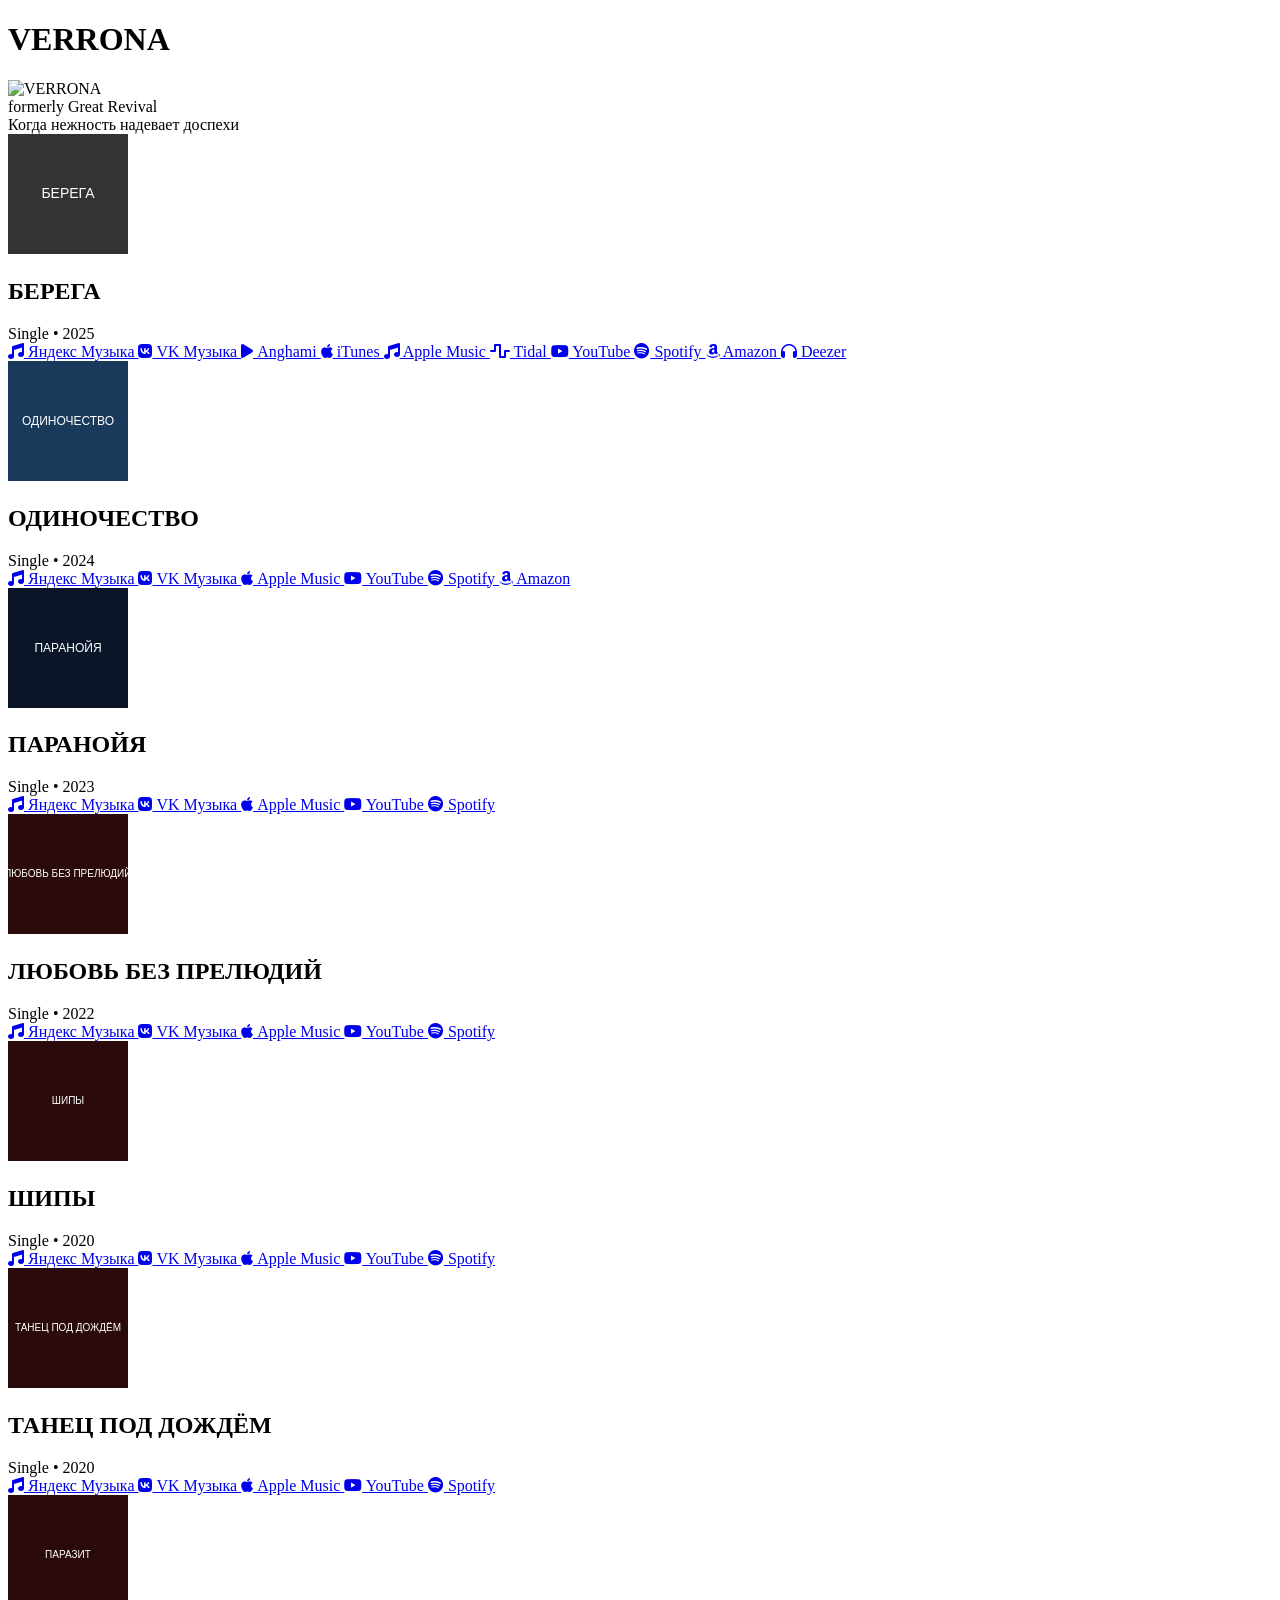
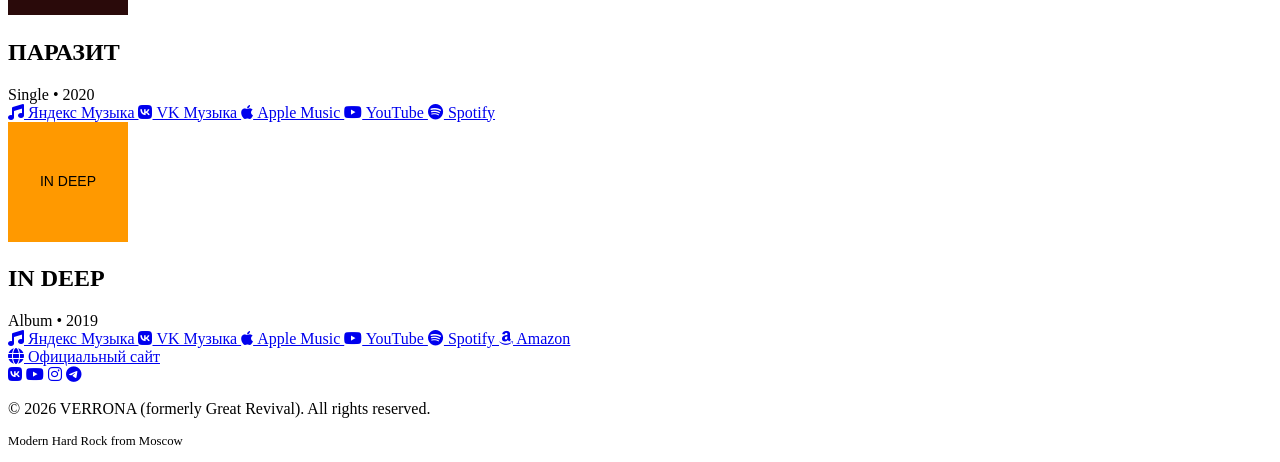
==== index.html @ 265f0992 "Add files via upload" ====
<!DOCTYPE html>
<html lang="ru">

<head>
    <meta charset="UTF-8">
    <meta name="viewport" content="width=device-width, initial-scale=1.0, maximum-scale=1.0, user-scalable=no">
    <meta name="robots" content="index, follow, max-image-preview:large">
    <meta name="description" content="Verrona — рок-группа из Москвы. Слушайте альбомы: In Deep, Берега, Любовь без прелюдий, Паранойя. Женский вокал, мощные гитары, современное звучание.">
    <meta name="keywords" content="Verrona, Веррона, рок-группа Москва, женский вокал, мощные гитары, современное звучание, альбомы, концерты">
    <meta name="author" content="Verrona">
    <title>VERRONA | Official Links</title>
    <link rel="canonical" href="https://verronamusic.github.io">
    <link rel="alternate" hreflang="ru" href="https://verronamusic.github.io">
    <link rel="alternate" hreflang="x-default" href="https://verronamusic.github.io">
    <meta property="og:title" content="VERRONA — Рок-группа из Москвы">
    <meta property="og:description" content="Verrona — рок-группа из Москвы. Слушайте альбомы: In Deep, Берега, Любовь без прелюдий, Паранойя. Женский вокал, мощные гитары, современное звучание.">
    <meta property="og:type" content="website">
    <meta property="og:url" content="https://verronamusic.github.io">
    <meta property="og:image" content="https://verronamusic.github.io/img/social_cover.webp">
    <meta property="og:locale" content="ru_RU">
    <meta name="twitter:card" content="summary_large_image">
    <meta name="twitter:title" content="VERRONA — Рок-группа из Москвы">
    <meta name="twitter:description" content="Verrona — рок-группа из Москвы. Слушайте альбомы: In Deep, Берега, Любовь без прелюдий, Паранойя. Женский вокал, мощные гитары, современное звучание.">
    <meta name="twitter:image" content="https://verronamusic.github.io/img/social_cover.webp">
    <link rel="preconnect" href="https://fonts.googleapis.com">
    <link rel="preconnect" href="https://fonts.gstatic.com" crossorigin>
    <link href="https://fonts.googleapis.com/css2?family=Oswald:wght@400;600;700&family=Roboto:wght@300;400;700&display=swap" rel="stylesheet">
    <link rel="stylesheet" href="https://cdnjs.cloudflare.com/ajax/libs/font-awesome/6.4.0/css/all.min.css">
    <script type="application/ld+json">
        {
            "@context": "https://schema.org",
            "@type": "MusicGroup",

            "name": "Verrona",
            "url": "https://verronamusic.github.io",

            "foundingDate": "2017",

            "knowsAbout": [
                "Metal",
                "Rock",
                "Alternative"
            ],

            "member": [

                {
                    "@type": "Person",
                    "name": "Вероника Нагайцева"
                },

                {
                    "@type": "Person",
                    "name": "Александр Древель"
                },

                {
                    "@type": "Person",
                    "name": "Евгений Сомов"
                }

            ],

            "album": [

                {
                    "@type": "MusicAlbum",
                    "name": "In Deep",
                    "datePublished": "2019",
                    "image": {
                        "@type": "ImageObject",
                        "url": "https://verronamusic.github.io/img/in_deep.webp"

                    },

                    "numTracks": 10,

                    "genre": [
                        "Rock",
                        "Metal",
                        "Alternative"
                    ],
                    "byArtist": {
                        "@type": "MusicGroup",
                        "name": "Great Revival"
                    },

                    "track": [{
                            "@type": "MusicRecording",
                            "position": 1,
                            "name": "In Blind",
                            "duration": "PT4M31S",
                            "isrcCode": "DEUA31900254"
                        },
                        {
                            "@type": "MusicRecording",
                            "position": 2,
                            "name": "Parasite",
                            "duration": "PT4M23S",
                            "isrcCode": "DEUA31900255"
                        },
                        {
                            "@type": "MusicRecording",
                            "position": 3,
                            "name": "Berlin",
                            "duration": "PT4M7S",
                            "isrcCode": "DEUA31900256"
                        },
                        {
                            "@type": "MusicRecording",
                            "position": 4,
                            "name": "Looking For You",
                            "duration": "PT3M31S",
                            "isrcCode": "DEUA31900257"
                        },
                        {
                            "@type": "MusicRecording",
                            "position": 5,
                            "name": "Because Of Me",
                            "duration": "PT4M34S",
                            "isrcCode": "DEUA31900258"
                        },
                        {
                            "@type": "MusicRecording",
                            "position": 6,
                            "name": "Beautiful",
                            "duration": "PT3M51S",
                            "isrcCode": "DEUA31900259"
                        },
                        {
                            "@type": "MusicRecording",
                            "position": 7,
                            "name": "Keep The Faith",
                            "duration": "PT2M56S",
                            "isrcCode": "DEUA31900260"
                        },
                        {
                            "@type": "MusicRecording",
                            "position": 8,
                            "name": "In Deep",
                            "duration": "PT3M54S",
                            "isrcCode": "DEUA31900261"
                        },
                        {
                            "@type": "MusicRecording",
                            "position": 9,
                            "name": "Time",
                            "duration": "PT4M10S",
                            "isrcCode": "DEUA31900262"
                        },
                        {
                            "@type": "MusicRecording",
                            "position": 10,
                            "name": "Stronger",
                            "duration": "PT4M41S",
                            "isrcCode": "DEUA31900263"
                        }
                    ],

                    "sameAs": [
                        "https://music.yandex.ru/album/8644806",
                        "https://vk.com/music/album/-2000364182_5364182_98790bb657b7988d27",
                        "https://music.apple.com/us/album/in-deep/1478871938",
                        "https://www.youtube.com/playlist?list=OLAK5uy_kdMpTI-XTgnSuBNPhRC2HSesHBObjsBcE",
                        "https://open.spotify.com/album/0Ru4EEttbrjYVi6ZOFPHfv",
                        "https://music.amazon.com/albums/B07X8XC6SB"
                    ]
                },

                {
                    "@type": "MusicAlbum",
                    "name": "Паразит",
                    "datePublished": "2020",
                    "image": {
                        "@type": "ImageObject",
                        "url": "https://verronamusic.github.io/img/parasite.webp"

                    },

                    "numTracks": 1,

                    "genre": [
                        "Rock",
                        "Metal",
                        "Alternative"
                    ],
                    "byArtist": {
                        "@type": "MusicGroup",
                        "name": "Great Revival"
                    },

                    "track": [{
                        "@type": "MusicRecording",
                        "position": 1,
                        "name": "Parasite",
                        "duration": "PT3M34S"

                    }],

                    "sameAs": [
                        "https://music.yandex.ru/album/10565634",
                        "https://vk.com/music/album/-2000981070_7981070_5feac075adde68511c",
                        "https://music.apple.com/us/album/паразит-single/1521935700",
                        "https://www.youtube.com/watch?v=nP2viWbtZgw&list=RDnP2viWbtZgw&start_radio=1",
                        "https://open.spotify.com/album/17AAMJ8fEtrImb9BpIjeMS"
                    ]
                },

                {
                    "@type": "MusicAlbum",
                    "name": "Танец под дождём",
                    "datePublished": "2020",
                    "image": {
                        "@type": "ImageObject",
                        "url": "https://verronamusic.github.io/img/tanez.webp"

                    },

                    "numTracks": 1,

                    "genre": [
                        "Rock",
                        "Alternative"
                    ],
                    "byArtist": {
                        "@type": "MusicGroup",
                        "name": "Great Revival"
                    },

                    "track": [{
                        "@type": "MusicRecording",
                        "position": 1,
                        "name": "Танец под дождём",
                        "duration": "PT3M40S"
                    }],

                    "sameAs": [
                        "https://music.yandex.ru/album/11583635",
                        "https://vk.com/music/album/-2000222791_8222791_c8fc6475554f7d4ba4",
                        "https://music.apple.com/us/album/танец-под-дождём-single/1525197291",
                        "https://www.youtube.com/watch?v=M-sOfhyTvOM&list=RDM-sOfhyTvOM&start_radio=1",
                        "https://open.spotify.com/album/6xeomcOFpnOeOLR16VaMRF"
                    ]
                },

                {
                    "@type": "MusicAlbum",
                    "name": "Шипы",
                    "datePublished": "2020",
                    "image": {
                        "@type": "ImageObject",
                        "url": "https://verronamusic.github.io/img/shipy.webp"

                    },

                    "numTracks": 1,

                    "genre": [
                        "Rock",
                        "Metal",
                        "Alternative"
                    ],
                    "byArtist": {
                        "@type": "MusicGroup",
                        "name": "Great Revival"
                    },

                    "track": [{
                        "@type": "MusicRecording",
                        "position": 1,
                        "name": "Шипы",
                        "duration": "PT3M37S"
                    }],

                    "sameAs": [
                        "https://music.yandex.ru/album/12656053",
                        "https://vk.com/music/album/-2000281266_9281266_487998c0116a116c2a",
                        "https://music.apple.com/us/album/шипы-single/1538475339",
                        "https://www.youtube.com/watch?v=VANVOhlwIfw&list=RDVANVOhlwIfw&start_radio=1",
                        "https://open.spotify.com/album/5P2PhHfVzSSolDQ1AN1XrD"
                    ]
                },

                {
                    "@type": "MusicAlbum",
                    "name": "Любовь без прелюдий",
                    "datePublished": "2022",
                    "image": {
                        "@type": "ImageObject",
                        "url": "https://verronamusic.github.io/img/lubov_bez_preludiy.webp"

                    },

                    "numTracks": 1,

                    "genre": [
                        "Rock",
                        "Metal",
                        "Alternative"
                    ],
                    "byArtist": {
                        "@type": "MusicGroup",
                        "name": "Great Revival"
                    },

                    "track": [{
                        "@type": "MusicRecording",
                        "position": 1,
                        "name": "Любовь без прелюдий",
                        "duration": "PT3M43S"
                    }],

                    "sameAs": [
                        "https://music.yandex.ru/album/23888789",
                        "https://vk.com/music/album/-2000614362_16614362_8b6888f1e2f7a54786",
                        "https://music.apple.com/ru/album/любовь-без-прелюдий-single/1652404010",
                        "https://music.youtube.com/playlist?list=OLAK5uy_mqXPPD4W-5L-OROmSEtViQJYiXeTf8m6c",
                        "https://open.spotify.com/album/5d36qCWlGeGpj1LYgj0KbA"
                    ]
                },
                {
                    "@type": "MusicAlbum",
                    "name": "Паранойя",
                    "datePublished": "2023",
                    "image": {
                        "@type": "ImageObject",
                        "url": "https://verronamusic.github.io/img/paranoya.webp"

                    },

                    "numTracks": 1,

                    "genre": [
                        "Rock",
                        "Metal",
                        "Alternative"
                    ],
                    "byArtist": {
                        "@type": "MusicGroup",
                        "name": "Great Revival"
                    },

                    "track": [{
                        "@type": "MusicRecording",
                        "position": 1,
                        "name": "Паранойя",
                        "duration": "PT3M31S"
                    }],

                    "sameAs": [
                        "https://music.yandex.ru/album/25053905",
                        "https://vk.com/music/album/-2000446923_17446923_28c2962d504e9f9477",
                        "https://music.apple.com/us/album/паранойя-single/1681223843",
                        "https://www.youtube.com/watch?v=-ZHNSKj-hqs&list=RD-ZHNSKj-hqs&start_radio=1",
                        "https://open.spotify.com/album/0NYPJKRrfW8c1LftnPf2LF"
                    ]
                },
                {
                    "@type": "MusicAlbum",
                    "name": "Одиночество",
                    "datePublished": "2024",
                    "image": {
                        "@type": "ImageObject",
                        "url": "https://verronamusic.github.io/img/odinochestvo.webp"

                    },

                    "numTracks": 1,

                    "genre": [
                        "Rock",
                        "Metal",
                        "Alternative"
                    ],
                    "byArtist": {
                        "@type": "MusicGroup",
                        "name": "Great Revival"
                    },

                    "track": [{
                        "@type": "MusicRecording",
                        "position": 1,
                        "name": "Одиночество",
                        "duration": "PT3M35S"
                    }],

                    "sameAs": [
                        "https://music.yandex.ru/album/31198247",
                        "https://vk.com/music/album/-2000824137_20824137_e31accb2f2a13795dd",
                        "https://music.apple.com/us/album/одиночество-single/1746063606",
                        "https://www.youtube.com/watch?v=TRPHKf3_Tao&list=RDTRPHKf3_Tao&start_radio=1",
                        "https://open.spotify.com/album/6s6aBRzeSXYHiftH87k0Ty",
                        "https://music.amazon.com/albums/B0D6F2PRVB"
                    ]
                },
                {
                    "@type": "MusicAlbum",
                    "name": "Берега",
                    "datePublished": "2025",
                    "image": {
                        "@type": "ImageObject",
                        "url": "https://verronamusic.github.io/img/berega.webp"

                    },

                    "numTracks": 2,

                    "genre": [
                        "Rock",
                        "Metal",
                        "Alternative"
                    ],
                    "byArtist": {
                        "@type": "MusicGroup",
                        "name": "Great Revival"
                    },

                    "track": [{
                            "@type": "MusicRecording",
                            "position": 1,
                            "name": "Не нужна",
                            "duration": "PT4M35S",
                            "isrcCode": "QZTPX2514225"
                        },
                        {
                            "@type": "MusicRecording",
                            "position": 2,
                            "name": "Берега",
                            "duration": "PT4M23S",
                            "isrcCode": "QZTPX2514226"
                        }
                    ],

                    "sameAs": [
                        "https://music.yandex.ru/album/38226128",
                        "https://vk.com/music/album/-2000257037_25257037_283964561c7bb2bd97",
                        "https://play.anghami.com/album/1074680193?refer=featurefm",
                        "https://geo.music.apple.com/us/album/берега-single/1839879702?app=itunes&ls=1",
                        "https://www.tidal.com/album/460632453",
                        "https://www.youtube.com/playlist?list=OLAK5uy_kkV9nwVNROqfF_PNoMu4TwySFhhuvf4r8",
                        "https://open.spotify.com/album/14FLzF10nOQtJjYL62bnw5",
                        "https://music.amazon.com/albums/B0FR4W4Z26?ref=dm_ff_amazonmusic_3p",
                        "https://www.deezer.com/album/821583041"
                    ]
                }




            ],

            "description": "Verrona — честный modern hard rock из сердца Москвы.",

            "foundingLocation": {
                "@type": "Place",
                "name": "Moscow, Russia"
            },

            "logo": {
                "@type": "ImageObject",
                "url": "https://verronamusic.github.io/img/logo.png"
            },

            "image": {
                "@type": "ImageObject",
                "url": "https://verronamusic.github.io/img/social_cover.webp",
                "width": 1200,
                "height": 630
            },

            "genre": [
                "Rock",
                "Metal",
                "Alternative"
            ],

            "mainEntityOfPage": "https://verronamusic.github.io/",

            "sameAs": [
                "https://vk.com/artist/1125941773546352592",
                "https://www.youtube.com/@verronamusic",
                "https://music.yandex.ru/artist/4239261",
                "https://open.spotify.com/artist/1h6qh7RYEoN9R3uheAf0XN?si=jtu0jki2Sz66ht8Evk626A",
                "https://music.apple.com/au/artist/great-revival/314202456",
                "https://music.amazon.com/artists/B0028GSX6M/great-revival"
            ]

        }

    </script>
    <link href="css/style.css" rel="stylesheet">
    <link rel="icon" href="img/favicon_light.png" media="(prefers-color-scheme: light)">
    <link rel="icon" href="img/favicon_dark.png" media="(prefers-color-scheme: dark)">

</head>

<body>
    <div class="bg-animation"></div>

    <div class="container">
        <header class="header">
            <h1>VERRONA</h1>
            <img src="img/logo.png" alt="VERRONA" class="band-name">
            <div class="former-name">formerly Great Revival</div>
            <div class="tagline">Когда нежность надевает доспехи</div>
        </header>

        <div class="releases">
            <!-- БЕРЕГА -->
            <div class="release-card">
                <div class="release-header">
                    <img src="img/berega.webp" alt="БЕРЕГА" class="release-cover" onerror="this.src='data:image/svg+xml,%3Csvg xmlns=%22http://www.w3.org/2000/svg%22 width=%22120%22 height=%22120%22%3E%3Crect fill=%22%23333%22 width=%22120%22 height=%22120%22/%3E%3Ctext fill=%22%23fff%22 font-family=%22Arial%22 font-size=%2214%22 x=%2250%%22 y=%2250%%22 text-anchor=%22middle%22 dy=%22.3em%22%3EБЕРЕГА%3C/text%3E%3C/svg%3E'">
                    <div class="release-info">
                        <h2 class="release-title">БЕРЕГА</h2>
                        <div class="release-type">Single • 2025</div>
                    </div>
                </div>
                <div class="platform-links">
                    <a href="https://music.yandex.ru/album/38226128" target="_blank" class="platform-link yandex">
                        <i class="fas fa-music"></i> Яндекс Музыка
                    </a>
                    <a href="https://vk.com/music/album/-2000257037_25257037_283964561c7bb2bd97" target="_blank" class="platform-link vk">
                        <i class="fab fa-vk"></i> VK Музыка
                    </a>
                    <a href="https://play.anghami.com/album/1074680193?refer=featurefm" target="_blank" class="platform-link anghami">
                        <i class="fas fa-play"></i> Anghami
                    </a>
                    <a href="https://geo.music.apple.com/us/album/берега-single/1839879702?app=itunes&ls=1" target="_blank" class="platform-link apple">
                        <i class="fab fa-apple"></i> iTunes
                    </a>
                    <a href="https://geo.music.apple.com/us/album/берега-single/1839879702?app=music&ls=1" target="_blank" class="platform-link apple">
                        <i class="fas fa-music"></i> Apple Music
                    </a>
                    <a href="http://www.tidal.com/album/460632453" target="_blank" class="platform-link tidal">
                        <i class="fas fa-wave-square"></i> Tidal
                    </a>
                    <a href="https://www.youtube.com/playlist?list=OLAK5uy_kkV9nwVNROqfF_PNoMu4TwySFhhuvf4r8" target="_blank" class="platform-link youtube">
                        <i class="fab fa-youtube"></i> YouTube
                    </a>
                    <a href="https://open.spotify.com/album/14FLzF10nOQtJjYL62bnw5" target="_blank" class="platform-link spotify">
                        <i class="fab fa-spotify"></i> Spotify
                    </a>
                    <a href="https://music.amazon.com/albums/B0FR4W4Z26?ref=dm_ff_amazonmusic_3p" target="_blank" class="platform-link amazon">
                        <i class="fab fa-amazon"></i> Amazon
                    </a>
                    <a href="https://www.deezer.com/album/821583041" target="_blank" class="platform-link deezer">
                        <i class="fas fa-headphones"></i> Deezer
                    </a>
                </div>
            </div>

            <!-- ОДИНОЧЕСТВО -->
            <div class="release-card">
                <div class="release-header">
                    <img src="img/odinochestvo.webp" alt="ОДИНОЧЕСТВО" class="release-cover" onerror="this.src='data:image/svg+xml,%3Csvg xmlns=%22http://www.w3.org/2000/svg%22 width=%22120%22 height=%22120%22%3E%3Crect fill=%22%231a3a5c%22 width=%22120%22 height=%22120%22/%3E%3Ctext fill=%22%23fff%22 font-family=%22Arial%22 font-size=%2212%22 x=%2250%%22 y=%2250%%22 text-anchor=%22middle%22 dy=%22.3em%22%3EОДИНОЧЕСТВО%3C/text%3E%3C/svg%3E'">
                    <div class="release-info">
                        <h2 class="release-title">ОДИНОЧЕСТВО</h2>
                        <div class="release-type">Single • 2024</div>
                    </div>
                </div>
                <div class="platform-links">
                    <a href="https://music.yandex.ru/album/31198247" target="_blank" class="platform-link yandex">
                        <i class="fas fa-music"></i> Яндекс Музыка
                    </a>
                    <a href="https://vk.com/music/album/-2000824137_20824137_e31accb2f2a13795dd" target="_blank" class="platform-link vk">
                        <i class="fab fa-vk"></i> VK Музыка
                    </a>
                    <a href="https://music.apple.com/us/album/одиночество-single/1746063606" target="_blank" class="platform-link apple">
                        <i class="fab fa-apple"></i> Apple Music
                    </a>
                    <a href="https://www.youtube.com/watch?v=TRPHKf3_Tao&list=RDTRPHKf3_Tao&start_radio=1" target="_blank" class="platform-link youtube">
                        <i class="fab fa-youtube"></i> YouTube
                    </a>
                    <a href="https://open.spotify.com/album/6s6aBRzeSXYHiftH87k0Ty" target="_blank" class="platform-link spotify">
                        <i class="fab fa-spotify"></i> Spotify
                    </a>
                    <a href="https://music.amazon.com/albums/B0D6F2PRVB" target="_blank" class="platform-link amazon">
                        <i class="fab fa-amazon"></i> Amazon
                    </a>
                </div>
            </div>

            <!-- ПАРАНОЙЯ -->
            <div class="release-card">
                <div class="release-header">
                    <img src="img/paranoya.webp" alt="ПАРАНОЙЯ" class="release-cover" onerror="this.src='data:image/svg+xml,%3Csvg xmlns=%22http://www.w3.org/2000/svg%22 width=%22120%22 height=%22120%22%3E%3Crect fill=%22%230a1628%22 width=%22120%22 height=%22120%22/%3E%3Ctext fill=%22%23fff%22 font-family=%22Arial%22 font-size=%2212%22 x=%2250%%22 y=%2250%%22 text-anchor=%22middle%22 dy=%22.3em%22%3EПАРАНОЙЯ%3C/text%3E%3C/svg%3E'">
                    <div class="release-info">
                        <h2 class="release-title">ПАРАНОЙЯ</h2>
                        <div class="release-type">Single • 2023</div>
                    </div>
                </div>
                <div class="platform-links">
                    <a href="https://music.yandex.ru/album/25053905" target="_blank" class="platform-link yandex">
                        <i class="fas fa-music"></i> Яндекс Музыка
                    </a>
                    <a href="https://vk.com/music/album/-2000446923_17446923_28c2962d504e9f9477" target="_blank" class="platform-link vk">
                        <i class="fab fa-vk"></i> VK Музыка
                    </a>
                    <a href="https://music.apple.com/us/album/паранойя-single/1681223843" target="_blank" class="platform-link apple">
                        <i class="fab fa-apple"></i> Apple Music
                    </a>
                    <a href="https://www.youtube.com/watch?v=-ZHNSKj-hqs&list=RD-ZHNSKj-hqs&start_radio=1" target="_blank" class="platform-link youtube">
                        <i class="fab fa-youtube"></i> YouTube
                    </a>
                    <a href="https://open.spotify.com/album/0NYPJKRrfW8c1LftnPf2LF" target="_blank" class="platform-link spotify">
                        <i class="fab fa-spotify"></i> Spotify
                    </a>
                </div>
            </div>

            <!-- ЛЮБОВЬ БЕЗ ПРЕЛЮДИЙ -->
            <div class="release-card">
                <div class="release-header">
                    <img src="img/lubov_bez_preludiy.webp" alt="ЛЮБОВЬ БЕЗ ПРЕЛЮДИЙ" class="release-cover" onerror="this.src='data:image/svg+xml,%3Csvg xmlns=%22http://www.w3.org/2000/svg%22 width=%22120%22 height=%22120%22%3E%3Crect fill=%22%232a0a0a%22 width=%22120%22 height=%22120%22/%3E%3Ctext fill=%22%23fff%22 font-family=%22Arial%22 font-size=%2210%22 x=%2250%%22 y=%2250%%22 text-anchor=%22middle%22 dy=%22.3em%22%3EЛЮБОВЬ БЕЗ ПРЕЛЮДИЙ%3C/text%3E%3C/svg%3E'">
                    <div class="release-info">
                        <h2 class="release-title">ЛЮБОВЬ БЕЗ ПРЕЛЮДИЙ</h2>
                        <div class="release-type">Single • 2022</div>
                    </div>
                </div>
                <div class="platform-links">
                    <a href="https://music.yandex.ru/album/23888789" target="_blank" class="platform-link yandex">
                        <i class="fas fa-music"></i> Яндекс Музыка
                    </a>
                    <a href="https://vk.com/music/album/-2000614362_16614362_8b6888f1e2f7a54786" target="_blank" class="platform-link vk">
                        <i class="fab fa-vk"></i> VK Музыка
                    </a>
                    <a href="https://music.apple.com/ru/album/любовь-без-прелюдий-single/1652404010" target="_blank" class="platform-link apple">
                        <i class="fab fa-apple"></i> Apple Music
                    </a>
                    <a href="https://music.youtube.com/playlist?list=OLAK5uy_mqXPPD4W-5L-OROmSEtViQJYiXeTf8m6c" target="_blank" class="platform-link youtube">
                        <i class="fab fa-youtube"></i> YouTube
                    </a>
                    <a href="https://open.spotify.com/album/5d36qCWlGeGpj1LYgj0KbA" target="_blank" class="platform-link spotify">
                        <i class="fab fa-spotify"></i> Spotify
                    </a>
                </div>
            </div>

            <!-- ШИПЫ -->
            <div class="release-card">
                <div class="release-header">
                    <img src="img/shipy.webp" alt="ШИПЫ" class="release-cover" onerror="this.src='data:image/svg+xml,%3Csvg xmlns=%22http://www.w3.org/2000/svg%22 width=%22120%22 height=%22120%22%3E%3Crect fill=%22%232a0a0a%22 width=%22120%22 height=%22120%22/%3E%3Ctext fill=%22%23fff%22 font-family=%22Arial%22 font-size=%2210%22 x=%2250%%22 y=%2250%%22 text-anchor=%22middle%22 dy=%22.3em%22%3EШИПЫ%3C/text%3E%3C/svg%3E'">
                    <div class="release-info">
                        <h2 class="release-title">ШИПЫ</h2>
                        <div class="release-type">Single • 2020</div>
                    </div>
                </div>
                <div class="platform-links">
                    <a href="https://music.yandex.ru/album/12656053" target="_blank" class="platform-link yandex">
                        <i class="fas fa-music"></i> Яндекс Музыка
                    </a>
                    <a href="https://vk.com/music/album/-2000281266_9281266_487998c0116a116c2a" target="_blank" class="platform-link vk">
                        <i class="fab fa-vk"></i> VK Музыка
                    </a>
                    <a href="https://music.apple.com/us/album/шипы-single/1538475339" target="_blank" class="platform-link apple">
                        <i class="fab fa-apple"></i> Apple Music
                    </a>
                    <a href="https://www.youtube.com/watch?v=VANVOhlwIfw&list=RDVANVOhlwIfw&start_radio=1" target="_blank" class="platform-link youtube">
                        <i class="fab fa-youtube"></i> YouTube
                    </a>
                    <a href="https://open.spotify.com/album/5P2PhHfVzSSolDQ1AN1XrD" target="_blank" class="platform-link spotify">
                        <i class="fab fa-spotify"></i> Spotify
                    </a>
                </div>
            </div>

            <!-- ТАНЕЦ ПОД ДОЖДЁМ -->
            <div class="release-card">
                <div class="release-header">
                    <img src="img/tanez.webp" alt="ТАНЕЦ ПОД ДОЖДЁМ" class="release-cover" onerror="this.src='data:image/svg+xml,%3Csvg xmlns=%22http://www.w3.org/2000/svg%22 width=%22120%22 height=%22120%22%3E%3Crect fill=%22%232a0a0a%22 width=%22120%22 height=%22120%22/%3E%3Ctext fill=%22%23fff%22 font-family=%22Arial%22 font-size=%2210%22 x=%2250%%22 y=%2250%%22 text-anchor=%22middle%22 dy=%22.3em%22%3EТАНЕЦ ПОД ДОЖДЁМ%3C/text%3E%3C/svg%3E'">
                    <div class="release-info">
                        <h2 class="release-title">ТАНЕЦ ПОД ДОЖДЁМ</h2>
                        <div class="release-type">Single • 2020</div>
                    </div>
                </div>
                <div class="platform-links">
                    <a href="https://music.yandex.ru/album/11583635" target="_blank" class="platform-link yandex">
                        <i class="fas fa-music"></i> Яндекс Музыка
                    </a>
                    <a href="https://vk.com/music/album/-2000222791_8222791_c8fc6475554f7d4ba4" target="_blank" class="platform-link vk">
                        <i class="fab fa-vk"></i> VK Музыка
                    </a>
                    <a href="https://music.apple.com/us/album/танец-под-дождём-single/1525197291" target="_blank" class="platform-link apple">
                        <i class="fab fa-apple"></i> Apple Music
                    </a>
                    <a href="https://www.youtube.com/watch?v=M-sOfhyTvOM&list=RDM-sOfhyTvOM&start_radio=1" target="_blank" class="platform-link youtube">
                        <i class="fab fa-youtube"></i> YouTube
                    </a>
                    <a href="https://open.spotify.com/album/6xeomcOFpnOeOLR16VaMRF" target="_blank" class="platform-link spotify">
                        <i class="fab fa-spotify"></i> Spotify
                    </a>
                </div>
            </div>

            <!-- ПАРАЗИТ -->
            <div class="release-card">
                <div class="release-header">
                    <img src="img/parasite.webp" alt="ПАРАЗИТ" class="release-cover" onerror="this.src='data:image/svg+xml,%3Csvg xmlns=%22http://www.w3.org/2000/svg%22 width=%22120%22 height=%22120%22%3E%3Crect fill=%22%232a0a0a%22 width=%22120%22 height=%22120%22/%3E%3Ctext fill=%22%23fff%22 font-family=%22Arial%22 font-size=%2210%22 x=%2250%%22 y=%2250%%22 text-anchor=%22middle%22 dy=%22.3em%22%3EПАРАЗИТ%3C/text%3E%3C/svg%3E'">
                    <div class="release-info">
                        <h2 class="release-title">ПАРАЗИТ</h2>
                        <div class="release-type">Single • 2020</div>
                    </div>
                </div>
                <div class="platform-links">
                    <a href="https://music.yandex.ru/album/10565634" target="_blank" class="platform-link yandex">
                        <i class="fas fa-music"></i> Яндекс Музыка
                    </a>
                    <a href="https://vk.com/music/album/-2000981070_7981070_5feac075adde68511c" target="_blank" class="platform-link vk">
                        <i class="fab fa-vk"></i> VK Музыка
                    </a>
                    <a href="https://music.apple.com/us/album/паразит-single/1521935700" target="_blank" class="platform-link apple">
                        <i class="fab fa-apple"></i> Apple Music
                    </a>
                    <a href="https://www.youtube.com/watch?v=nP2viWbtZgw&list=RDnP2viWbtZgw&start_radio=1" target="_blank" class="platform-link youtube">
                        <i class="fab fa-youtube"></i> YouTube
                    </a>
                    <a href="https://open.spotify.com/album/17AAMJ8fEtrImb9BpIjeMS" target="_blank" class="platform-link spotify">
                        <i class="fab fa-spotify"></i> Spotify
                    </a>
                </div>
            </div>

            <!-- IN DEEP -->
            <div class="release-card">
                <div class="release-header">
                    <img src="img/in_deep.webp" alt="IN DEEP" class="release-cover" onerror="this.src='data:image/svg+xml,%3Csvg xmlns=%22http://www.w3.org/2000/svg%22 width=%22120%22 height=%22120%22%3E%3Crect fill=%22%23ff9900%22 width=%22120%22 height=%22120%22/%3E%3Ctext fill=%22%23000%22 font-family=%22Arial%22 font-size=%2214%22 x=%2250%%22 y=%2250%%22 text-anchor=%22middle%22 dy=%22.3em%22%3EIN DEEP%3C/text%3E%3C/svg%3E'">
                    <div class="release-info">
                        <h2 class="release-title">IN DEEP</h2>
                        <div class="release-type">Album • 2019</div>
                    </div>
                </div>
                <div class="platform-links">
                    <a href="https://music.yandex.ru/album/8644806" target="_blank" class="platform-link yandex">
                        <i class="fas fa-music"></i> Яндекс Музыка
                    </a>
                    <a href="https://vk.com/music/album/-2000364182_5364182_98790bb657b7988d27" target="_blank" class="platform-link vk">
                        <i class="fab fa-vk"></i> VK Музыка
                    </a>
                    <a href="https://music.apple.com/us/album/in-deep/1478871938" target="_blank" class="platform-link apple">
                        <i class="fab fa-apple"></i> Apple Music
                    </a>
                    <a href="https://www.youtube.com/playlist?list=OLAK5uy_kdMpTI-XTgnSuBNPhRC2HSesHBObjsBcE" target="_blank" class="platform-link youtube">
                        <i class="fab fa-youtube"></i> YouTube
                    </a>
                    <a href="https://open.spotify.com/album/0Ru4EEttbrjYVi6ZOFPHfv" target="_blank" class="platform-link spotify">
                        <i class="fab fa-spotify"></i> Spotify
                    </a>
                    <a href="https://music.amazon.com/albums/B07X8XC6SB" target="_blank" class="platform-link amazon">
                        <i class="fab fa-amazon"></i> Amazon
                    </a>
                </div>
            </div>
        </div>

        <footer class="footer">
            <a href="https://verrona.netlify.app" target="_blank" class="official-site-link">
                <i class="fas fa-globe"></i> Официальный сайт
            </a>
            <div class="social-links">
                <a href="https://vk.com/verronamusic" class="social-link"><i class="fab fa-vk"></i></a>
                <a href="https://www.youtube.com/@verronamusic" class="social-link"><i class="fab fa-youtube"></i></a>
                <a href="https://instagram.com/verronamusic" class="social-link"><i class="fab fa-instagram"></i></a>
                <a href="t.me/greatmusic2024" class="social-link"><i class="fab fa-telegram"></i></a>
            </div>
            <p>&copy; 2026 VERRONA (formerly Great Revival). All rights reserved.</p>
            <p style="margin-top: 10px; font-size: 0.8rem;">Modern Hard Rock from Moscow</p>
        </footer>
    </div>
    <script src="js/script.js" defer></script>
</body>

</html>
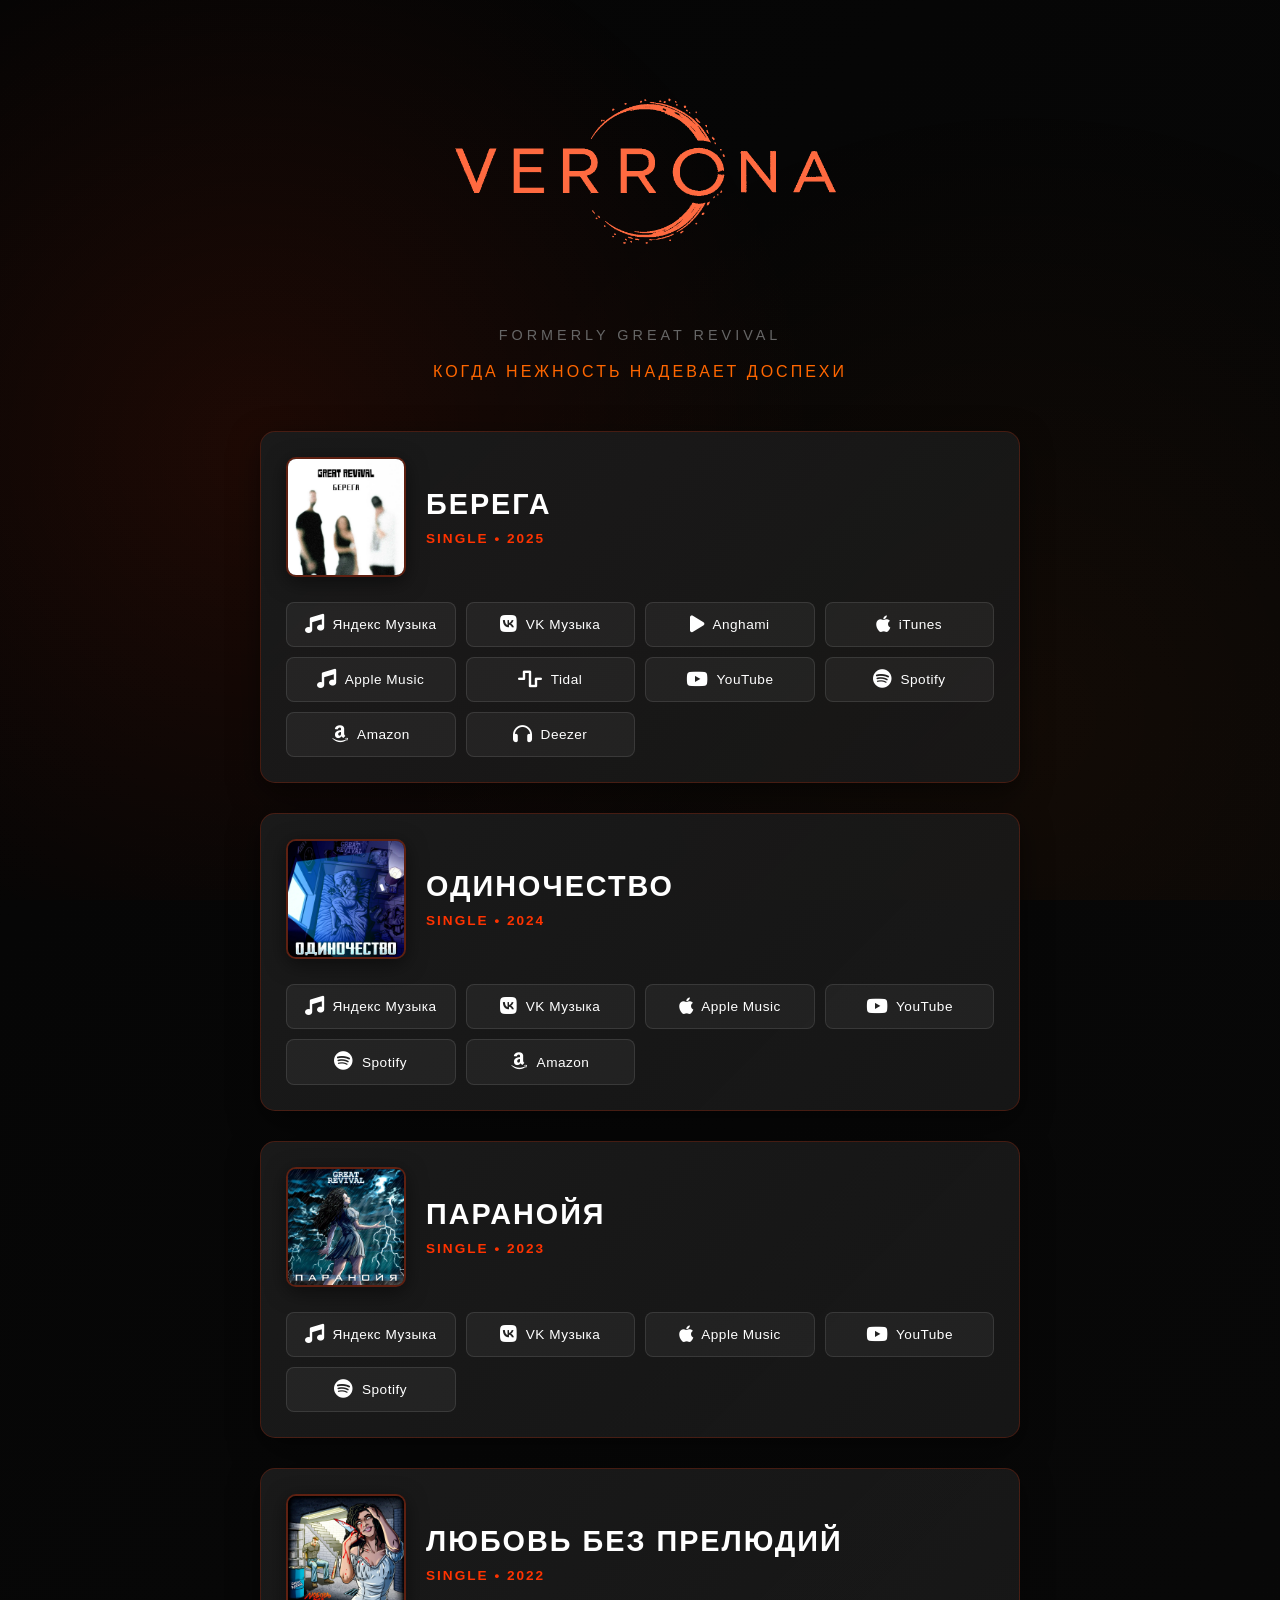
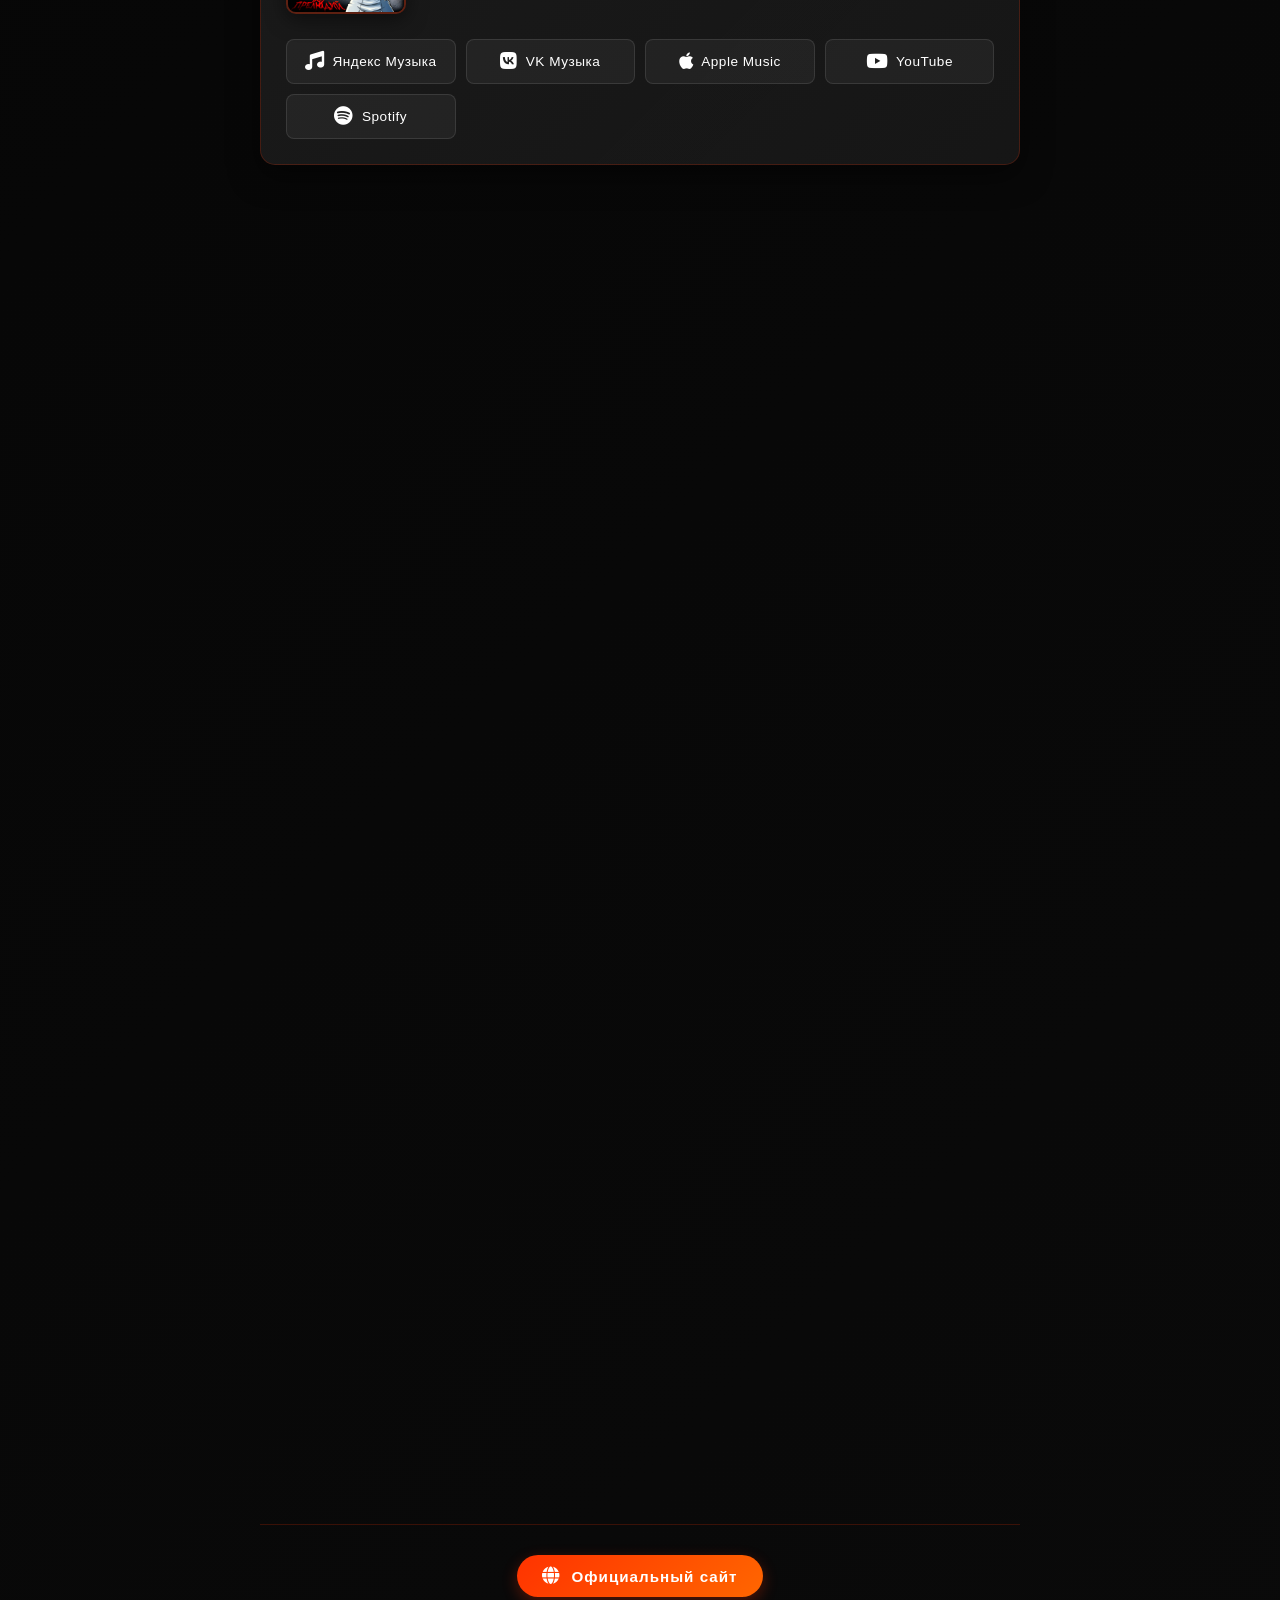
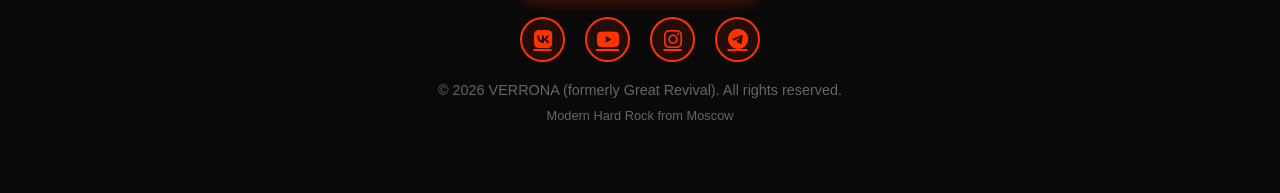
==== commit e353a5c4: "Update index.html" ====
--- a/index.html
+++ b/index.html
@@ -753,7 +753,7 @@
         </div>
 
         <footer class="footer">
-            <a href="https://verrona.netlify.app" target="_blank" class="official-site-link">
+            <a href="https://verrona.codeberg.page" target="_blank" class="official-site-link">
                 <i class="fas fa-globe"></i> Официальный сайт
             </a>
             <div class="social-links">
--- a/css/style.css
+++ b/css/style.css
@@ -0,0 +1,482 @@
+        * {
+            margin: 0;
+            padding: 0;
+            box-sizing: border-box;
+        }
+
+        :root {
+            --primary: #ff3300;
+            --secondary: #ff6600;
+            --dark: #0a0a0a;
+            --darker: #050505;
+            --light: #ffffff;
+            --gray: #1a1a1a;
+        }
+
+        body {
+            font-family: 'Roboto', sans-serif;
+            background: linear-gradient(135deg, var(--darker) 0%, var(--dark) 100%);
+            color: var(--light);
+            min-height: 100vh;
+            overflow-x: hidden;
+        }
+
+        h1 {
+            display: none;
+        }
+
+        /* Animated background */
+        .bg-animation {
+            position: fixed;
+            top: 0;
+            left: 0;
+            width: 100%;
+            height: 100%;
+            z-index: -1;
+            background:
+                radial-gradient(circle at 20% 50%, rgba(255, 51, 0, 0.1) 0%, transparent 50%),
+                radial-gradient(circle at 80% 80%, rgba(255, 102, 0, 0.05) 0%, transparent 50%);
+            pointer-events: none;
+        }
+
+        .container {
+            max-width: 800px;
+            margin: 0 auto;
+            padding: 40px 20px;
+        }
+
+        /* Header */
+        .header {
+            text-align: center;
+            margin-bottom: 50px;
+            animation: fadeInDown 1s ease;
+        }
+
+      /* .band-name {
+            font-family: 'Oswald', sans-serif;
+            font-size: clamp(2.5rem, 8vw, 4.5rem);
+            font-weight: 700;
+            letter-spacing: 8px;
+            text-transform: uppercase;
+            background: linear-gradient(135deg, var(--light) 0%, var(--primary) 100%);
+            -webkit-background-clip: text;
+            -webkit-text-fill-color: transparent;
+            background-clip: text;
+            margin-bottom: 10px;
+            text-shadow: 0 0 40px rgba(255, 51, 0, 0.5);
+        } */
+
+        .band-name {
+            max-width: 430px;
+            width: 100%;
+            height: auto;
+            display: block;
+            margin: 0 auto;
+        }
+
+        .former-name {
+            font-size: 0.9rem;
+            color: #666;
+            letter-spacing: 4px;
+            text-transform: uppercase;
+            margin-bottom: 20px;
+        }
+
+        .tagline {
+            font-size: 1rem;
+            color: var(--secondary);
+            letter-spacing: 3px;
+            text-transform: uppercase;
+            font-weight: 300;
+        }
+
+        /* Release Cards */
+        .releases {
+            display: flex;
+            flex-direction: column;
+            gap: 30px;
+        }
+
+        .release-card {
+            background: linear-gradient(135deg, var(--gray) 0%, rgba(26, 26, 26, 0.8) 100%);
+            border-radius: 15px;
+            overflow: hidden;
+            border: 1px solid rgba(255, 51, 0, 0.2);
+            transition: all 0.3s ease;
+            animation: fadeInUp 0.8s ease;
+            box-shadow: 0 10px 30px rgba(0, 0, 0, 0.5);
+        }
+
+        .release-card:hover {
+            transform: translateY(-5px);
+            border-color: var(--primary);
+            box-shadow: 0 15px 40px rgba(255, 51, 0, 0.3);
+        }
+
+        .release-header {
+            display: flex;
+            padding: 25px;
+            gap: 20px;
+            align-items: center;
+        }
+
+        .release-cover {
+            width: 120px;
+            height: 120px;
+            border-radius: 10px;
+            object-fit: cover;
+            flex-shrink: 0;
+            box-shadow: 0 5px 20px rgba(0, 0, 0, 0.5);
+            border: 2px solid rgba(255, 51, 0, 0.3);
+        }
+
+        .release-info {
+            flex: 1;
+        }
+
+        .release-title {
+            font-family: 'Oswald', sans-serif;
+            font-size: 1.8rem;
+            font-weight: 700;
+            letter-spacing: 2px;
+            margin-bottom: 10px;
+            text-transform: uppercase;
+            color: var(--light);
+        }
+
+        .release-type {
+            color: var(--primary);
+            font-size: 0.85rem;
+            letter-spacing: 2px;
+            text-transform: uppercase;
+            font-weight: 600;
+        }
+
+        /* Platform Links */
+        .platform-links {
+            padding: 0 25px 25px;
+            display: grid;
+            grid-template-columns: repeat(auto-fit, minmax(150px, 1fr));
+            gap: 10px;
+        }
+
+        .platform-link {
+            display: flex;
+            align-items: center;
+            justify-content: center;
+            gap: 8px;
+            padding: 12px 15px;
+            background: rgba(255, 255, 255, 0.05);
+            border: 1px solid rgba(255, 255, 255, 0.1);
+            border-radius: 8px;
+            color: var(--light);
+            text-decoration: none;
+            font-size: 0.85rem;
+            font-weight: 500;
+            transition: all 0.3s ease;
+            letter-spacing: 0.5px;
+        }
+
+        .platform-link:hover {
+            background: var(--primary);
+            border-color: var(--primary);
+            transform: scale(1.05);
+            box-shadow: 0 5px 15px rgba(255, 51, 0, 0.4);
+        }
+
+        .platform-link i {
+            font-size: 1.2rem;
+        }
+
+        /* Platform specific colors on hover */
+        .platform-link.yandex:hover {
+            background: #ff3300;
+        }
+
+        .platform-link.vk:hover {
+            background: #4a76a8;
+        }
+
+        .platform-link.spotify:hover {
+            background: #1db954;
+        }
+
+        .platform-link.apple:hover {
+            background: #fa243c;
+        }
+
+        .platform-link.youtube:hover {
+            background: #ff0000;
+        }
+
+        .platform-link.amazon:hover {
+            background: #00a8e1;
+        }
+
+        .platform-link.tidal:hover {
+            background: #000000;
+            border-color: #fff;
+        }
+
+        .platform-link.deezer:hover {
+            background: #ff007f;
+        }
+
+        .platform-link.anghami:hover {
+            background: #fe6b00;
+        }
+
+        /* Footer */
+        .footer {
+            text-align: center;
+            margin-top: 50px;
+            padding: 30px;
+            color: #666;
+            font-size: 0.9rem;
+            border-top: 1px solid rgba(255, 51, 0, 0.2);
+        }
+
+        .official-site-link {
+            display: inline-flex;
+            align-items: center;
+            gap: 10px;
+            padding: 12px 25px;
+            background: linear-gradient(135deg, var(--primary) 0%, var(--secondary) 100%);
+            color: var(--light);
+            text-decoration: none;
+            border-radius: 25px;
+            font-weight: 600;
+            font-size: 0.95rem;
+            letter-spacing: 1px;
+            margin-bottom: 20px;
+            transition: all 0.3s ease;
+            box-shadow: 0 5px 15px rgba(255, 51, 0, 0.3);
+        }
+
+        .official-site-link:hover {
+            transform: translateY(-3px);
+            box-shadow: 0 8px 25px rgba(255, 51, 0, 0.5);
+        }
+
+        .official-site-link i {
+            font-size: 1.1rem;
+        }
+
+        .social-links {
+            display: flex;
+            justify-content: center;
+            gap: 20px;
+            margin-bottom: 20px;
+        }
+
+        .social-link {
+            width: 45px;
+            height: 45px;
+            display: flex;
+            align-items: center;
+            justify-content: center;
+            background: rgba(255, 51, 0, 0.1);
+            border: 2px solid var(--primary);
+            border-radius: 50%;
+            color: var(--primary);
+            font-size: 1.3rem;
+            transition: all 0.3s ease;
+        }
+
+        .social-link:hover {
+            background: var(--primary);
+            color: var(--light);
+            transform: translateY(-3px);
+            box-shadow: 0 5px 15px rgba(255, 51, 0, 0.4);
+        }
+
+        /* Animations */
+        @keyframes fadeInDown {
+            from {
+                opacity: 0;
+                transform: translateY(-30px);
+            }
+
+            to {
+                opacity: 1;
+                transform: translateY(0);
+            }
+        }
+
+        @keyframes fadeInUp {
+            from {
+                opacity: 0;
+                transform: translateY(30px);
+            }
+
+            to {
+                opacity: 1;
+                transform: translateY(0);
+            }
+        }
+
+
+        @media (max-width: 600px) {
+            .container {
+                padding: 20px 10px;
+            }
+
+            .band-name {
+                font-size: clamp(1.8rem, 9vw, 2.8rem);
+                letter-spacing: 4px;
+                line-height: 1.2;
+            }
+
+            .band-name img {
+                max-width: 280px;
+            }
+
+            .former-name {
+                font-size: 0.75rem;
+                letter-spacing: 2px;
+            }
+
+            .tagline {
+                font-size: 0.85rem;
+                letter-spacing: 2px;
+            }
+
+            .release-header {
+                padding: 15px;
+                gap: 15px;
+            }
+
+            .release-cover {
+                width: 100px;
+                height: 100px;
+            }
+
+            .release-title {
+                font-size: 1.4rem;
+                letter-spacing: 1px;
+                overflow-wrap: break-word;
+                hyphens: auto;
+            }
+
+            .release-type {
+                font-size: 0.8rem;
+            }
+
+            .platform-links {
+                padding: 0 15px 15px;
+                gap: 8px;
+            }
+
+            .platform-link {
+                padding: 10px 12px;
+                font-size: 0.8rem;
+            }
+
+            .official-site-link {
+                padding: 10px 20px;
+                font-size: 0.85rem;
+            }
+        }
+
+        @media (max-width: 400px) {
+            .band-name {
+                font-size: 1.6rem;
+                letter-spacing: 2px;
+            }
+
+            .band-name img {
+                max-width: 220px;
+            }
+
+            .release-header {
+                flex-direction: column;
+                text-align: center;
+                padding: 12px;
+            }
+
+            .release-cover {
+                width: 120px;
+                height: 120px;
+                margin: 0 auto;
+            }
+
+            .release-title {
+                font-size: 1.3rem;
+            }
+
+            .platform-links {
+                grid-template-columns: 1fr;
+            }
+
+            .platform-link {
+                width: 100%;
+                justify-content: center;
+            }
+        }
+
+        /* Исправление для очень маленьких экранов */
+        @media (max-width: 350px) {
+            .band-name {
+                font-size: 1.4rem;
+                letter-spacing: 1px;
+            }
+
+            .band-name img {
+                max-width: 180px;
+            }
+
+            .release-cover {
+                width: 100px;
+                height: 100px;
+            }
+
+            .release-title {
+                font-size: 1.2rem;
+            }
+        }
+
+        /* Дополнительно: убедитесь, что изображения не выходят за пределы */
+        .release-cover {
+            max-width: 100%;
+            height: auto;
+            object-fit: cover;
+        }
+
+        /* Центрирование заголовка */
+        .header {
+            text-align: center;
+            margin-bottom: 50px;
+            animation: fadeInDown 1s ease;
+            overflow-wrap: break-word;
+            word-wrap: break-word;
+            hyphens: auto;
+        }
+
+        /* Loading animation */
+        .pulse {
+            animation: pulse 1s cubic-bezier(0.4, 0, 0.6, 1) infinite;
+        }
+
+        @keyframes pulse {
+
+            0%,
+            100% {
+                opacity: 1;
+            }
+
+            50% {
+                opacity: .5;
+            }
+        }
+
+        @media (prefers-reduced-motion: reduce) {
+
+            *,
+            *::before,
+            *::after {
+                animation-duration: 0.01ms !important;
+                animation-iteration-count: 1 !important;
+                transition-duration: 0.01ms !important;
+                scroll-behavior: auto !important;
+            }
+        }
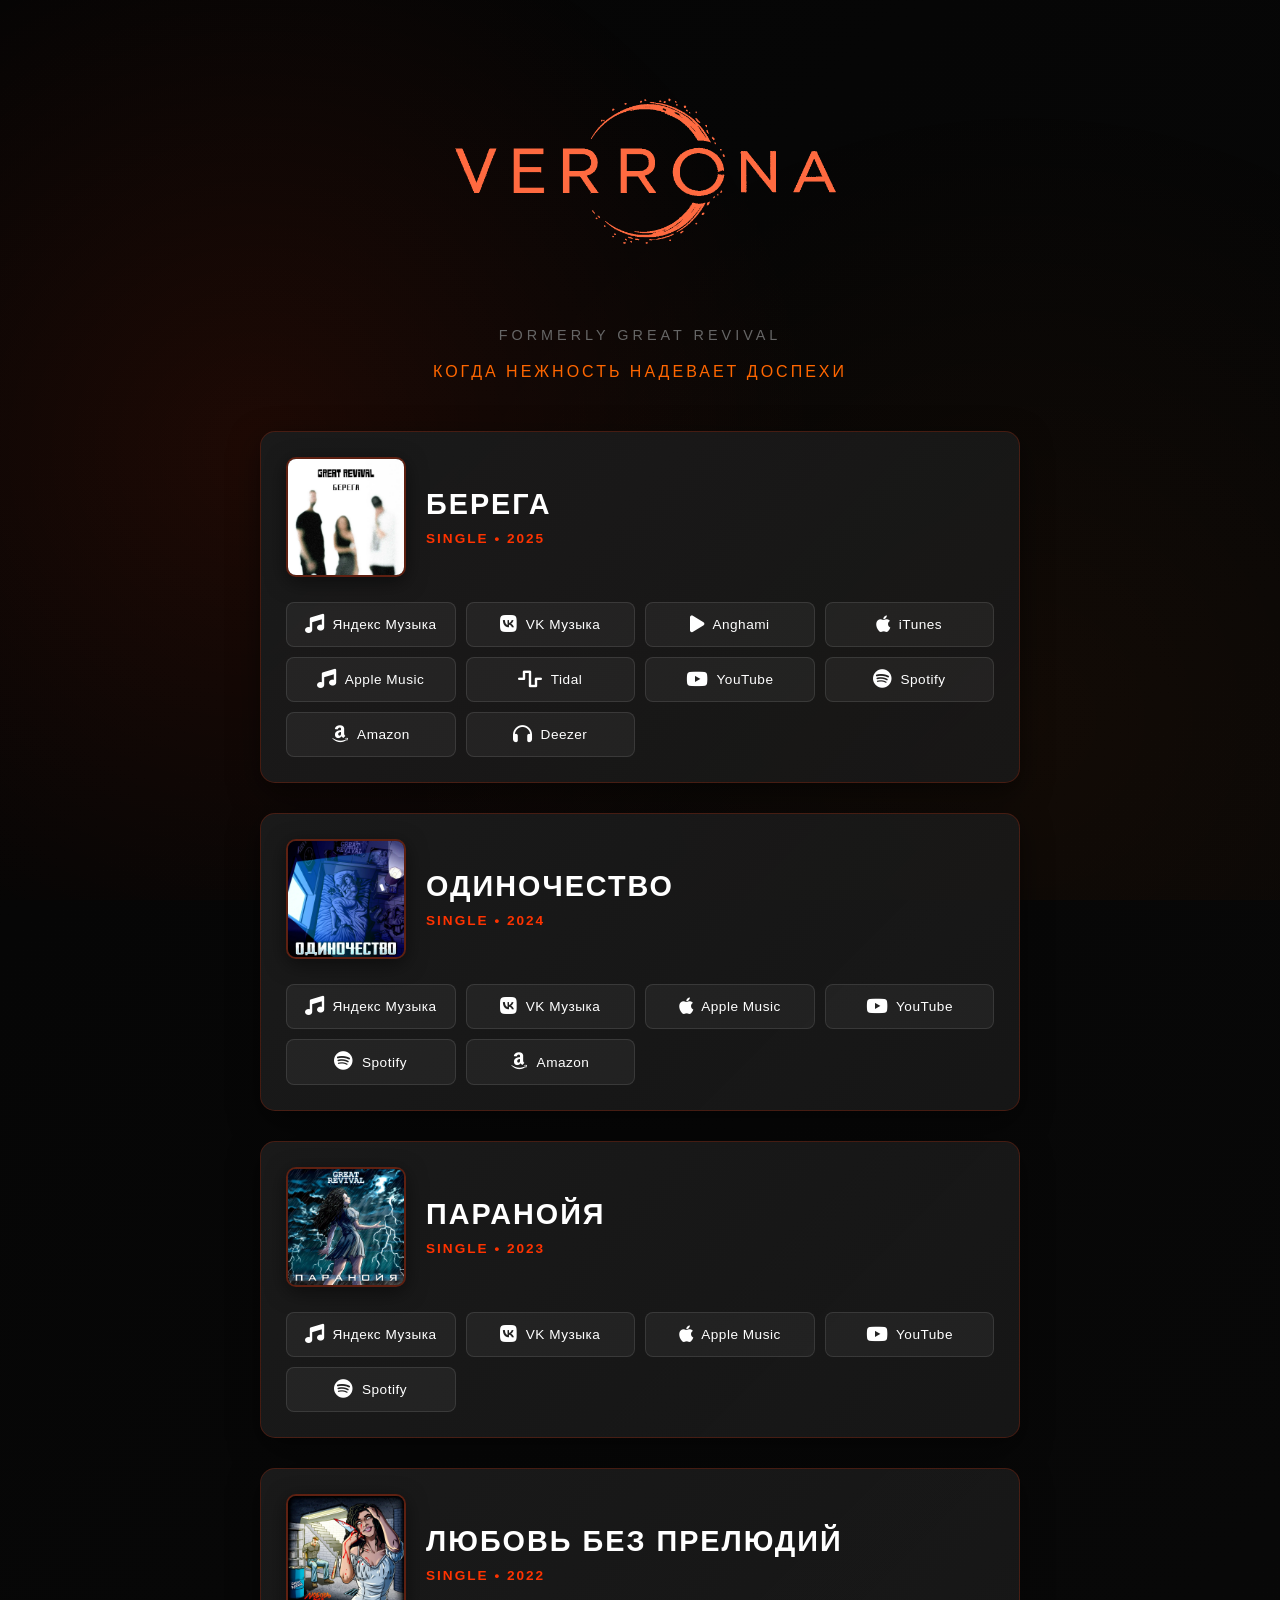
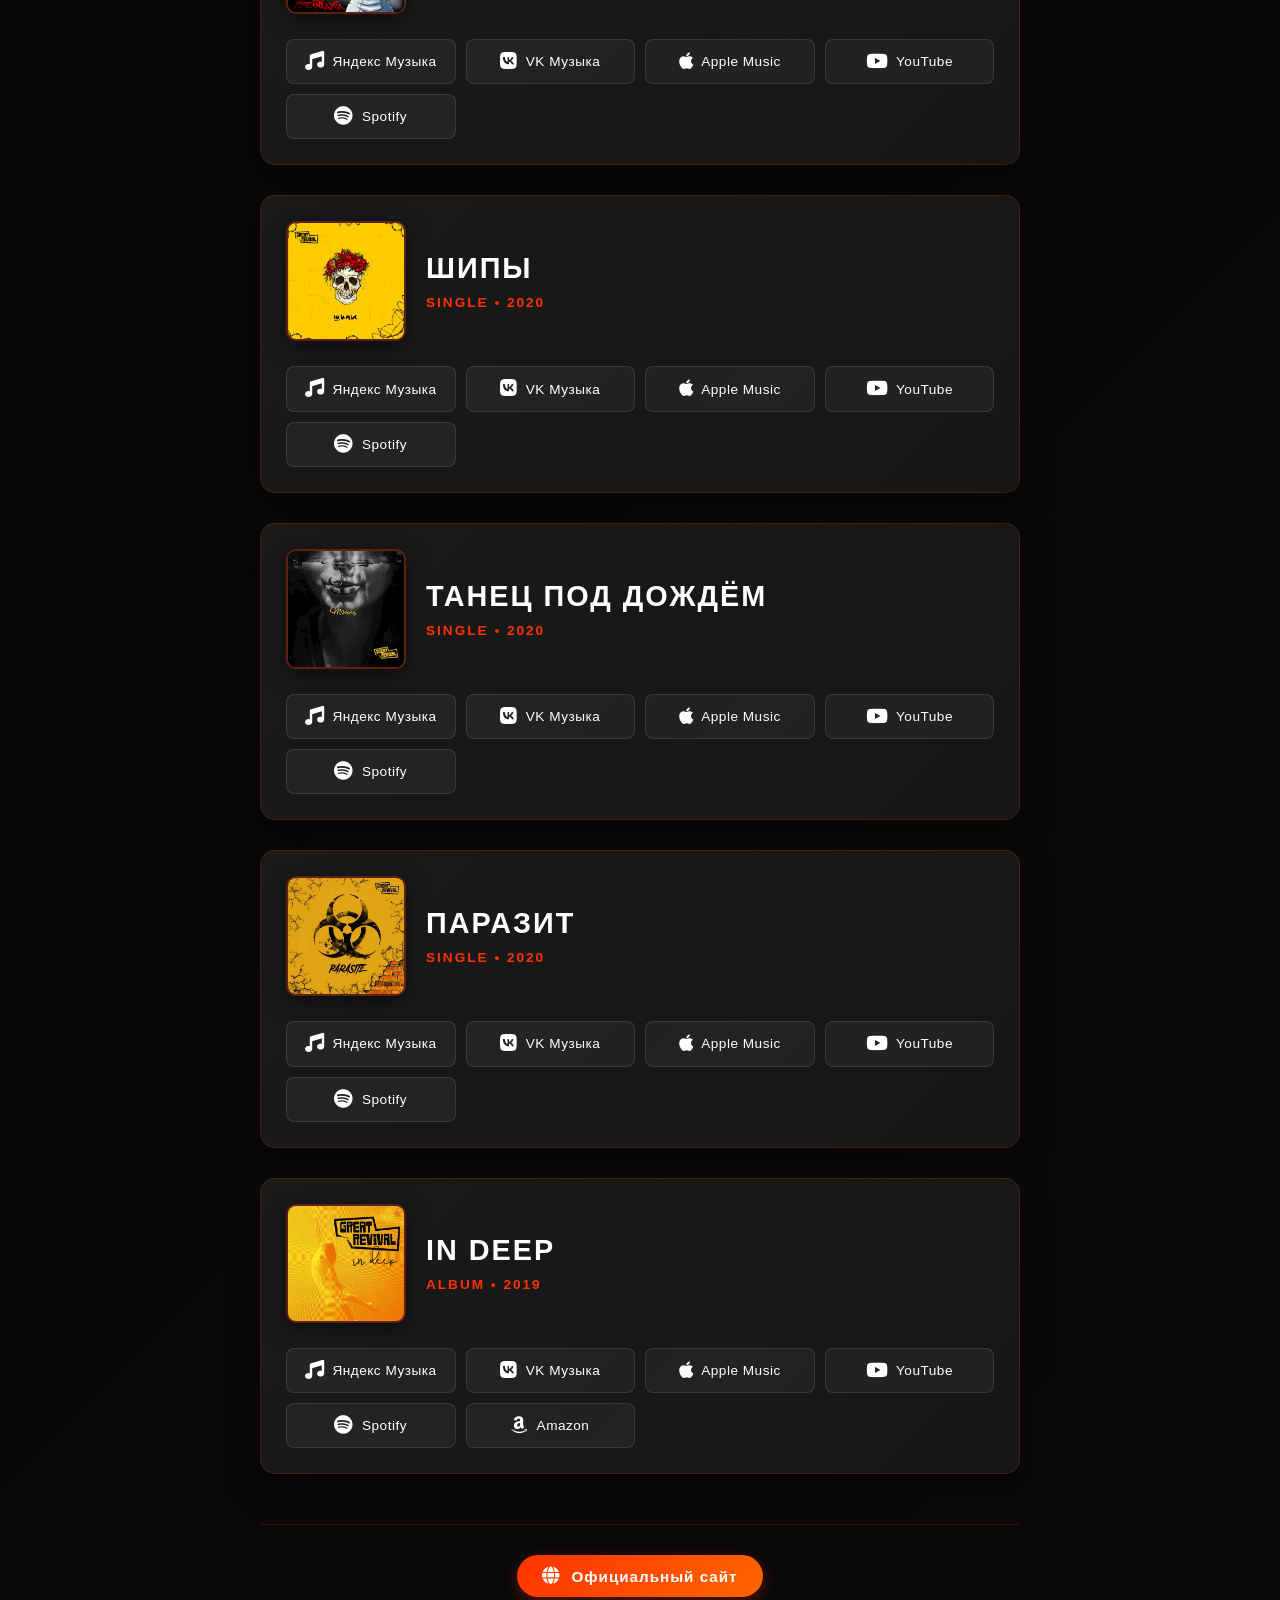
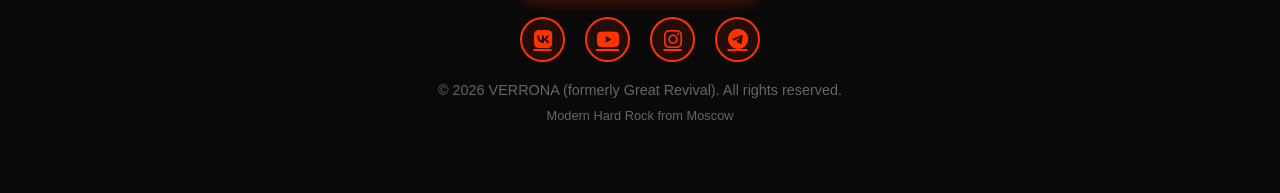
==== commit 4bd9d79d: "Update index.html" ====
--- a/index.html
+++ b/index.html
@@ -159,7 +159,7 @@
 
                     "sameAs": [
                         "https://music.yandex.ru/album/8644806",
-                        "https://vk.com/music/album/-2000364182_5364182_98790bb657b7988d27",
+                        "https://vk.ru/music/album/-2000364182_5364182_98790bb657b7988d27",
                         "https://music.apple.com/us/album/in-deep/1478871938",
                         "https://www.youtube.com/playlist?list=OLAK5uy_kdMpTI-XTgnSuBNPhRC2HSesHBObjsBcE",
                         "https://open.spotify.com/album/0Ru4EEttbrjYVi6ZOFPHfv",
@@ -199,7 +199,7 @@
 
                     "sameAs": [
                         "https://music.yandex.ru/album/10565634",
-                        "https://vk.com/music/album/-2000981070_7981070_5feac075adde68511c",
+                        "https://vk.ru/music/album/-2000981070_7981070_5feac075adde68511c",
                         "https://music.apple.com/us/album/паразит-single/1521935700",
                         "https://www.youtube.com/watch?v=nP2viWbtZgw&list=RDnP2viWbtZgw&start_radio=1",
                         "https://open.spotify.com/album/17AAMJ8fEtrImb9BpIjeMS"
@@ -236,7 +236,7 @@
 
                     "sameAs": [
                         "https://music.yandex.ru/album/11583635",
-                        "https://vk.com/music/album/-2000222791_8222791_c8fc6475554f7d4ba4",
+                        "https://vk.ru/music/album/-2000222791_8222791_c8fc6475554f7d4ba4",
                         "https://music.apple.com/us/album/танец-под-дождём-single/1525197291",
                         "https://www.youtube.com/watch?v=M-sOfhyTvOM&list=RDM-sOfhyTvOM&start_radio=1",
                         "https://open.spotify.com/album/6xeomcOFpnOeOLR16VaMRF"
@@ -274,7 +274,7 @@
 
                     "sameAs": [
                         "https://music.yandex.ru/album/12656053",
-                        "https://vk.com/music/album/-2000281266_9281266_487998c0116a116c2a",
+                        "https://vk.ru/music/album/-2000281266_9281266_487998c0116a116c2a",
                         "https://music.apple.com/us/album/шипы-single/1538475339",
                         "https://www.youtube.com/watch?v=VANVOhlwIfw&list=RDVANVOhlwIfw&start_radio=1",
                         "https://open.spotify.com/album/5P2PhHfVzSSolDQ1AN1XrD"
@@ -312,7 +312,7 @@
 
                     "sameAs": [
                         "https://music.yandex.ru/album/23888789",
-                        "https://vk.com/music/album/-2000614362_16614362_8b6888f1e2f7a54786",
+                        "https://vk.ru/music/album/-2000614362_16614362_8b6888f1e2f7a54786",
                         "https://music.apple.com/ru/album/любовь-без-прелюдий-single/1652404010",
                         "https://music.youtube.com/playlist?list=OLAK5uy_mqXPPD4W-5L-OROmSEtViQJYiXeTf8m6c",
                         "https://open.spotify.com/album/5d36qCWlGeGpj1LYgj0KbA"
@@ -349,7 +349,7 @@
 
                     "sameAs": [
                         "https://music.yandex.ru/album/25053905",
-                        "https://vk.com/music/album/-2000446923_17446923_28c2962d504e9f9477",
+                        "https://vk.ru/music/album/-2000446923_17446923_28c2962d504e9f9477",
                         "https://music.apple.com/us/album/паранойя-single/1681223843",
                         "https://www.youtube.com/watch?v=-ZHNSKj-hqs&list=RD-ZHNSKj-hqs&start_radio=1",
                         "https://open.spotify.com/album/0NYPJKRrfW8c1LftnPf2LF"
@@ -386,7 +386,7 @@
 
                     "sameAs": [
                         "https://music.yandex.ru/album/31198247",
-                        "https://vk.com/music/album/-2000824137_20824137_e31accb2f2a13795dd",
+                        "https://vk.ru/music/album/-2000824137_20824137_e31accb2f2a13795dd",
                         "https://music.apple.com/us/album/одиночество-single/1746063606",
                         "https://www.youtube.com/watch?v=TRPHKf3_Tao&list=RDTRPHKf3_Tao&start_radio=1",
                         "https://open.spotify.com/album/6s6aBRzeSXYHiftH87k0Ty",
@@ -433,7 +433,7 @@
 
                     "sameAs": [
                         "https://music.yandex.ru/album/38226128",
-                        "https://vk.com/music/album/-2000257037_25257037_283964561c7bb2bd97",
+                        "https://vk.ru/music/album/-2000257037_25257037_283964561c7bb2bd97",
                         "https://play.anghami.com/album/1074680193?refer=featurefm",
                         "https://geo.music.apple.com/us/album/берега-single/1839879702?app=itunes&ls=1",
                         "https://www.tidal.com/album/460632453",
@@ -477,7 +477,7 @@
             "mainEntityOfPage": "https://verronamusic.github.io/",
 
             "sameAs": [
-                "https://vk.com/artist/1125941773546352592",
+                "https://vk.ru/artist/1125941773546352592",
                 "https://www.youtube.com/@verronamusic",
                 "https://music.yandex.ru/artist/4239261",
                 "https://open.spotify.com/artist/1h6qh7RYEoN9R3uheAf0XN?si=jtu0jki2Sz66ht8Evk626A",
@@ -519,7 +519,7 @@
                     <a href="https://music.yandex.ru/album/38226128" target="_blank" class="platform-link yandex">
                         <i class="fas fa-music"></i> Яндекс Музыка
                     </a>
-                    <a href="https://vk.com/music/album/-2000257037_25257037_283964561c7bb2bd97" target="_blank" class="platform-link vk">
+                    <a href="https://vk.ru/music/album/-2000257037_25257037_283964561c7bb2bd97" target="_blank" class="platform-link vk">
                         <i class="fab fa-vk"></i> VK Музыка
                     </a>
                     <a href="https://play.anghami.com/album/1074680193?refer=featurefm" target="_blank" class="platform-link anghami">
@@ -562,7 +562,7 @@
                     <a href="https://music.yandex.ru/album/31198247" target="_blank" class="platform-link yandex">
                         <i class="fas fa-music"></i> Яндекс Музыка
                     </a>
-                    <a href="https://vk.com/music/album/-2000824137_20824137_e31accb2f2a13795dd" target="_blank" class="platform-link vk">
+                    <a href="https://vk.ru/music/album/-2000824137_20824137_e31accb2f2a13795dd" target="_blank" class="platform-link vk">
                         <i class="fab fa-vk"></i> VK Музыка
                     </a>
                     <a href="https://music.apple.com/us/album/одиночество-single/1746063606" target="_blank" class="platform-link apple">
@@ -593,7 +593,7 @@
                     <a href="https://music.yandex.ru/album/25053905" target="_blank" class="platform-link yandex">
                         <i class="fas fa-music"></i> Яндекс Музыка
                     </a>
-                    <a href="https://vk.com/music/album/-2000446923_17446923_28c2962d504e9f9477" target="_blank" class="platform-link vk">
+                    <a href="https://vk.ru/music/album/-2000446923_17446923_28c2962d504e9f9477" target="_blank" class="platform-link vk">
                         <i class="fab fa-vk"></i> VK Музыка
                     </a>
                     <a href="https://music.apple.com/us/album/паранойя-single/1681223843" target="_blank" class="platform-link apple">
@@ -621,7 +621,7 @@
                     <a href="https://music.yandex.ru/album/23888789" target="_blank" class="platform-link yandex">
                         <i class="fas fa-music"></i> Яндекс Музыка
                     </a>
-                    <a href="https://vk.com/music/album/-2000614362_16614362_8b6888f1e2f7a54786" target="_blank" class="platform-link vk">
+                    <a href="https://vk.ru/music/album/-2000614362_16614362_8b6888f1e2f7a54786" target="_blank" class="platform-link vk">
                         <i class="fab fa-vk"></i> VK Музыка
                     </a>
                     <a href="https://music.apple.com/ru/album/любовь-без-прелюдий-single/1652404010" target="_blank" class="platform-link apple">
@@ -649,7 +649,7 @@
                     <a href="https://music.yandex.ru/album/12656053" target="_blank" class="platform-link yandex">
                         <i class="fas fa-music"></i> Яндекс Музыка
                     </a>
-                    <a href="https://vk.com/music/album/-2000281266_9281266_487998c0116a116c2a" target="_blank" class="platform-link vk">
+                    <a href="https://vk.ru/music/album/-2000281266_9281266_487998c0116a116c2a" target="_blank" class="platform-link vk">
                         <i class="fab fa-vk"></i> VK Музыка
                     </a>
                     <a href="https://music.apple.com/us/album/шипы-single/1538475339" target="_blank" class="platform-link apple">
@@ -677,7 +677,7 @@
                     <a href="https://music.yandex.ru/album/11583635" target="_blank" class="platform-link yandex">
                         <i class="fas fa-music"></i> Яндекс Музыка
                     </a>
-                    <a href="https://vk.com/music/album/-2000222791_8222791_c8fc6475554f7d4ba4" target="_blank" class="platform-link vk">
+                    <a href="https://vk.ru/music/album/-2000222791_8222791_c8fc6475554f7d4ba4" target="_blank" class="platform-link vk">
                         <i class="fab fa-vk"></i> VK Музыка
                     </a>
                     <a href="https://music.apple.com/us/album/танец-под-дождём-single/1525197291" target="_blank" class="platform-link apple">
@@ -705,7 +705,7 @@
                     <a href="https://music.yandex.ru/album/10565634" target="_blank" class="platform-link yandex">
                         <i class="fas fa-music"></i> Яндекс Музыка
                     </a>
-                    <a href="https://vk.com/music/album/-2000981070_7981070_5feac075adde68511c" target="_blank" class="platform-link vk">
+                    <a href="https://vk.ru/music/album/-2000981070_7981070_5feac075adde68511c" target="_blank" class="platform-link vk">
                         <i class="fab fa-vk"></i> VK Музыка
                     </a>
                     <a href="https://music.apple.com/us/album/паразит-single/1521935700" target="_blank" class="platform-link apple">
@@ -733,7 +733,7 @@
                     <a href="https://music.yandex.ru/album/8644806" target="_blank" class="platform-link yandex">
                         <i class="fas fa-music"></i> Яндекс Музыка
                     </a>
-                    <a href="https://vk.com/music/album/-2000364182_5364182_98790bb657b7988d27" target="_blank" class="platform-link vk">
+                    <a href="https://vk.ru/music/album/-2000364182_5364182_98790bb657b7988d27" target="_blank" class="platform-link vk">
                         <i class="fab fa-vk"></i> VK Музыка
                     </a>
                     <a href="https://music.apple.com/us/album/in-deep/1478871938" target="_blank" class="platform-link apple">
@@ -757,7 +757,7 @@
                 <i class="fas fa-globe"></i> Официальный сайт
             </a>
             <div class="social-links">
-                <a href="https://vk.com/verronamusic" class="social-link"><i class="fab fa-vk"></i></a>
+                <a href="https://vk.ru/verronamusic" class="social-link"><i class="fab fa-vk"></i></a>
                 <a href="https://www.youtube.com/@verronamusic" class="social-link"><i class="fab fa-youtube"></i></a>
                 <a href="https://instagram.com/verronamusic" class="social-link"><i class="fab fa-instagram"></i></a>
                 <a href="t.me/greatmusic2024" class="social-link"><i class="fab fa-telegram"></i></a>
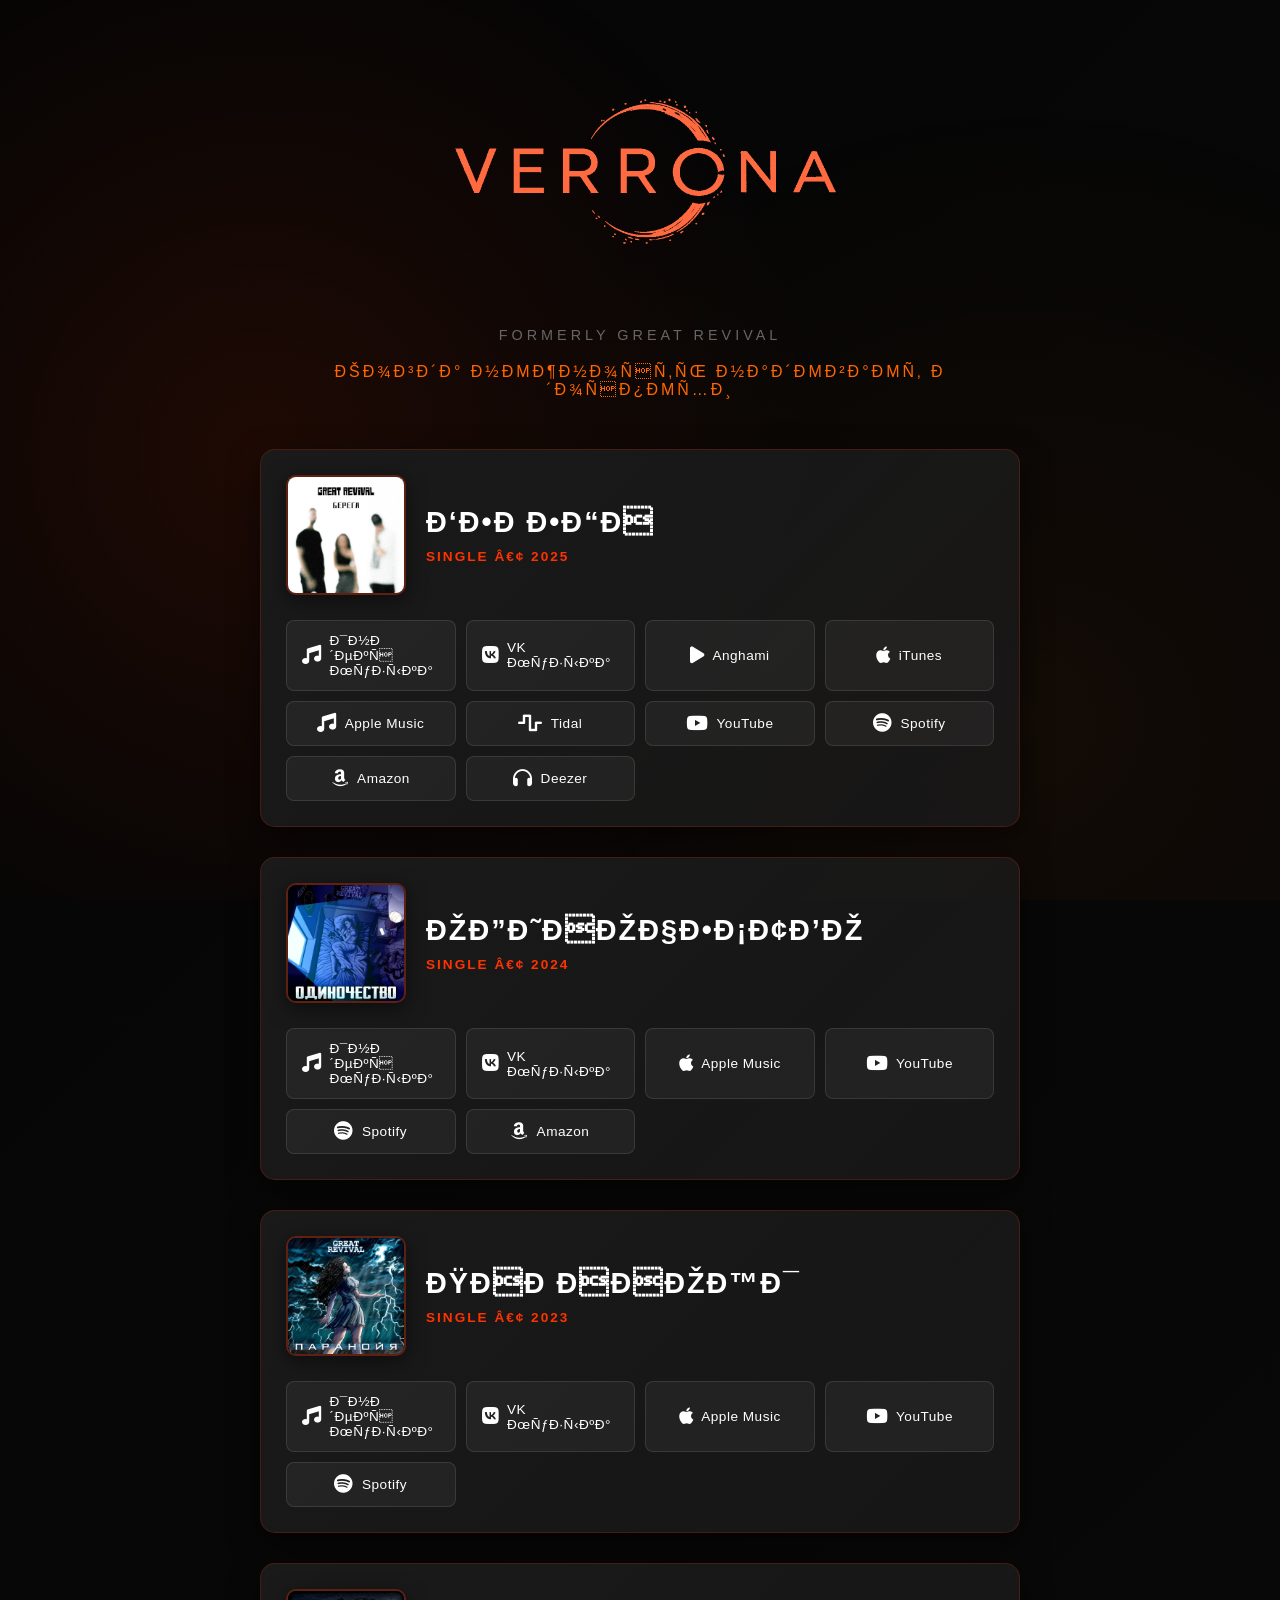
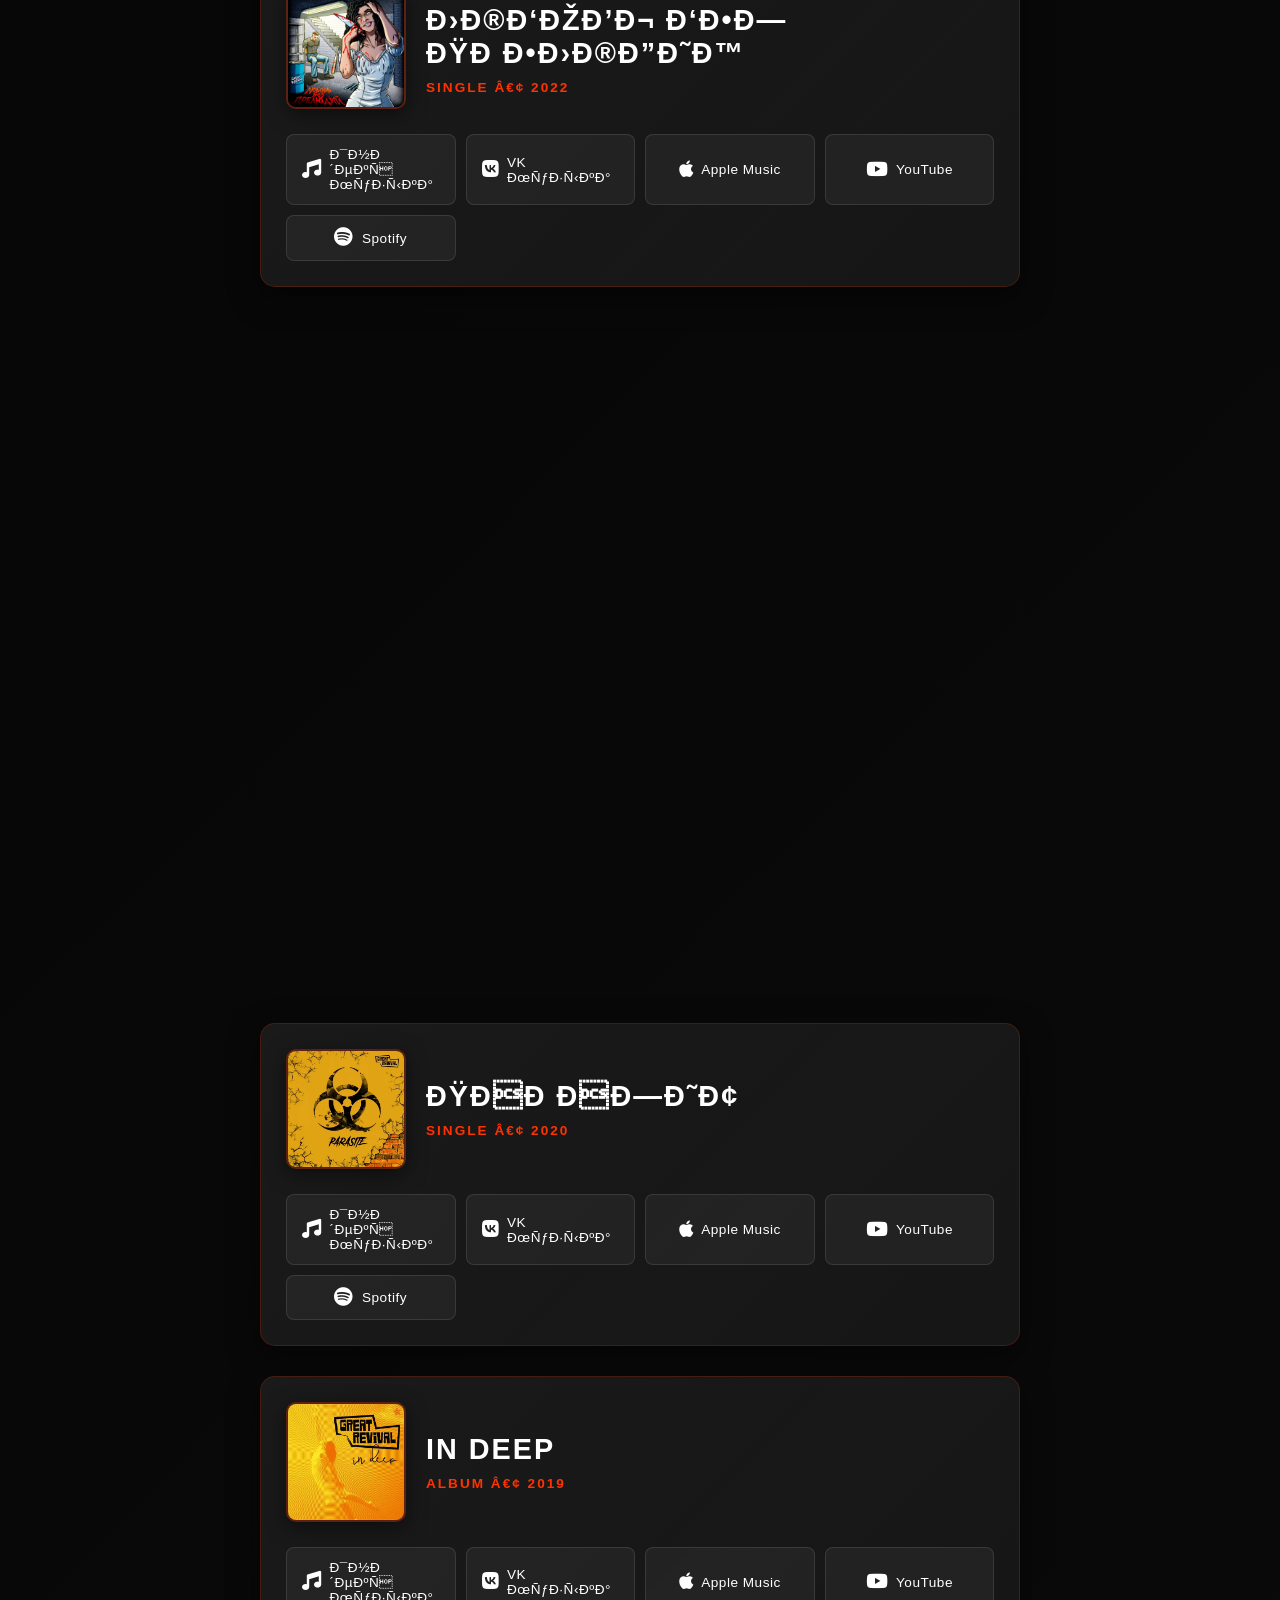
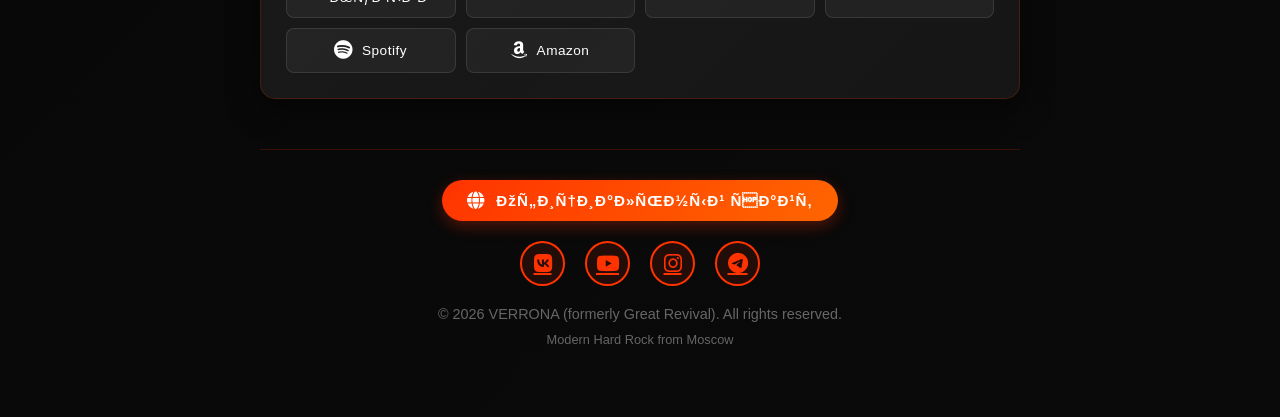
==== commit 10f2d4be: "Update index.html" ====
--- a/index.html
+++ b/index.html
@@ -2,6 +2,28 @@
 <html lang="ru">
 
 <head>
+    <!-- Google tag (gtag.js) -->
+<script async src="https://www.googletagmanager.com/gtag/js?id=G-KG2JRZ1KE4"></script>
+<script>
+  window.dataLayer = window.dataLayer || [];
+  function gtag(){dataLayer.push(arguments);}
+  gtag('js', new Date());
+
+  gtag('config', 'G-KG2JRZ1KE4');
+</script>
+    <!-- Yandex.Metrika counter -->
+<script type="text/javascript">
+    (function(m,e,t,r,i,k,a){
+        m[i]=m[i]||function(){(m[i].a=m[i].a||[]).push(arguments)};
+        m[i].l=1*new Date();
+        for (var j = 0; j < document.scripts.length; j++) {if (document.scripts[j].src === r) { return; }}
+        k=e.createElement(t),a=e.getElementsByTagName(t)[0],k.async=1,k.src=r,a.parentNode.insertBefore(k,a)
+    })(window, document,'script','https://mc.yandex.ru/metrika/tag.js?id=111265623', 'ym');
+
+    ym(111265623, 'init', {ssr:true, webvisor:true, clickmap:true, ecommerce:"dataLayer", referrer: document.referrer, url: location.href, accurateTrackBounce:true, trackLinks:true});
+</script>
+<noscript><div><img src="https://mc.yandex.ru/watch/111265623" style="position:absolute; left:-9999px;" alt="" /></div></noscript>
+
     <meta charset="UTF-8">
     <meta name="viewport" content="width=device-width, initial-scale=1.0, maximum-scale=1.0, user-scalable=no">
     <meta name="robots" content="index, follow, max-image-preview:large">
